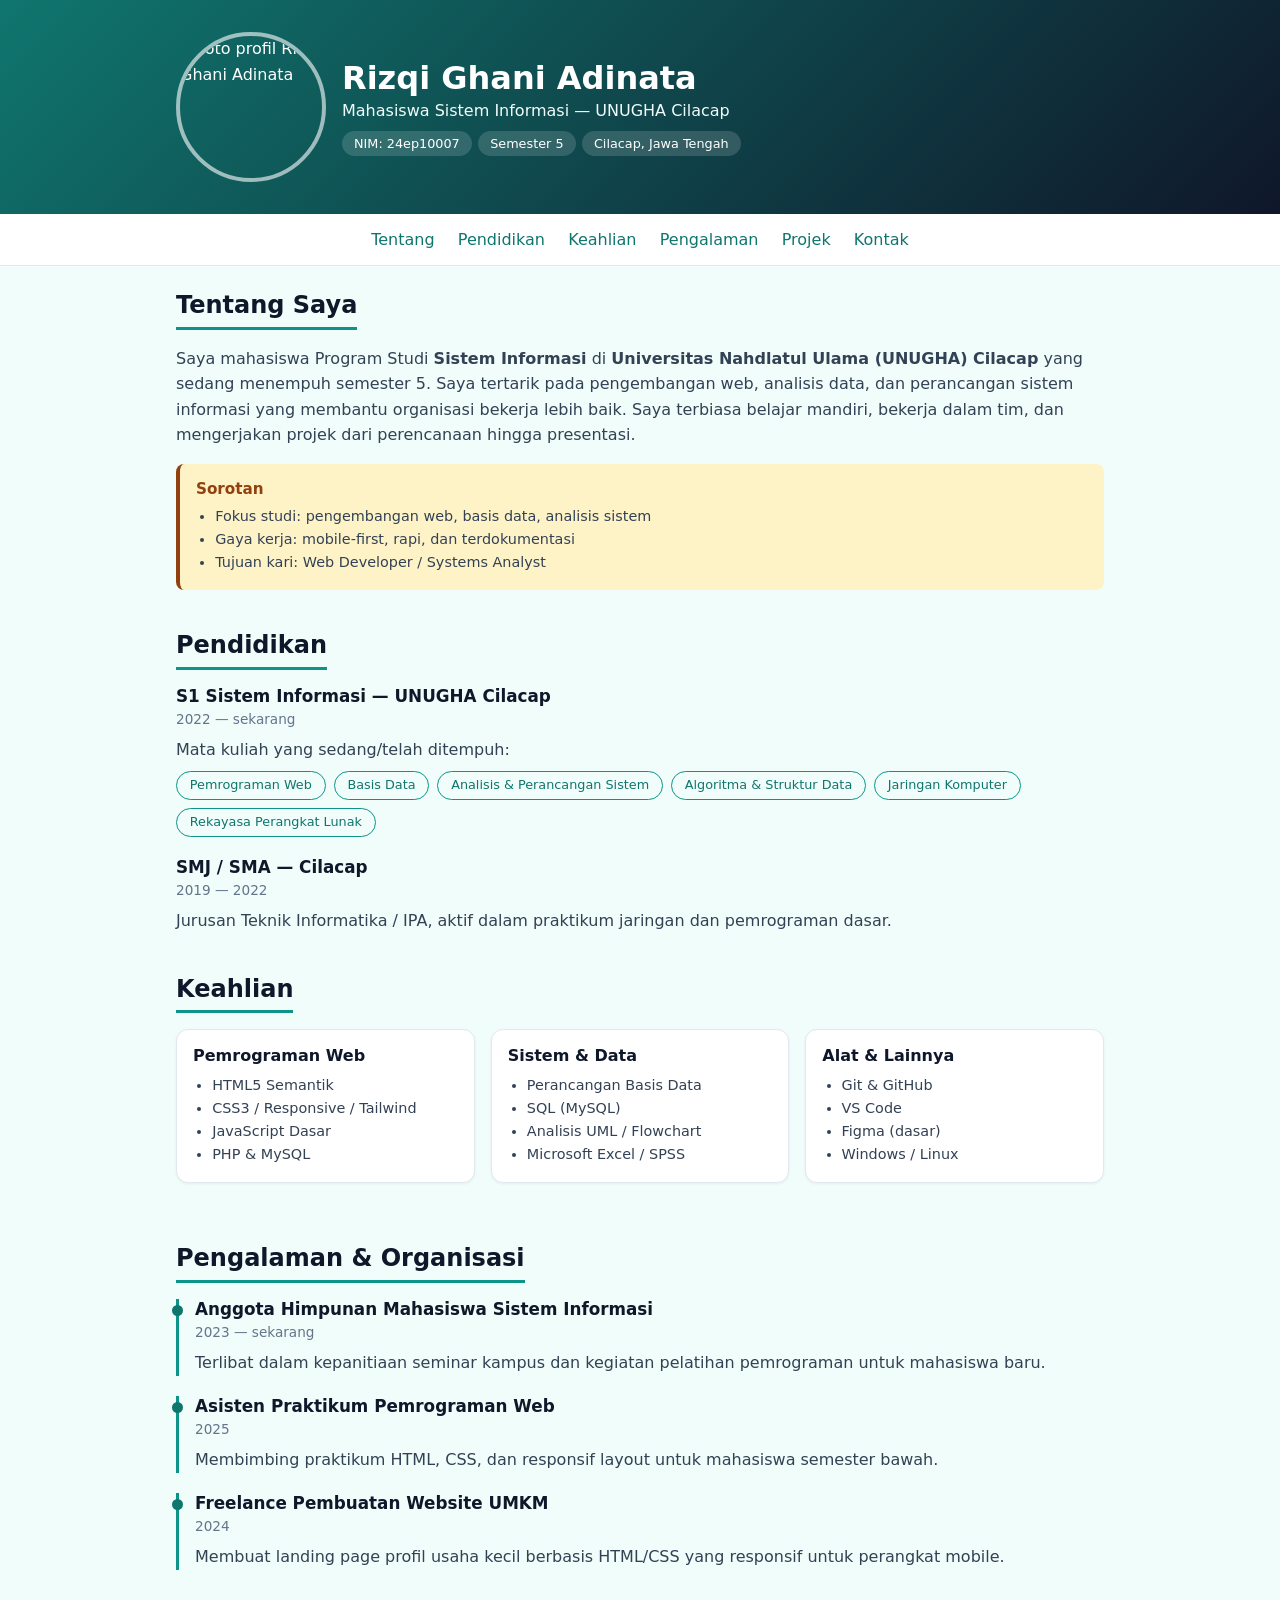
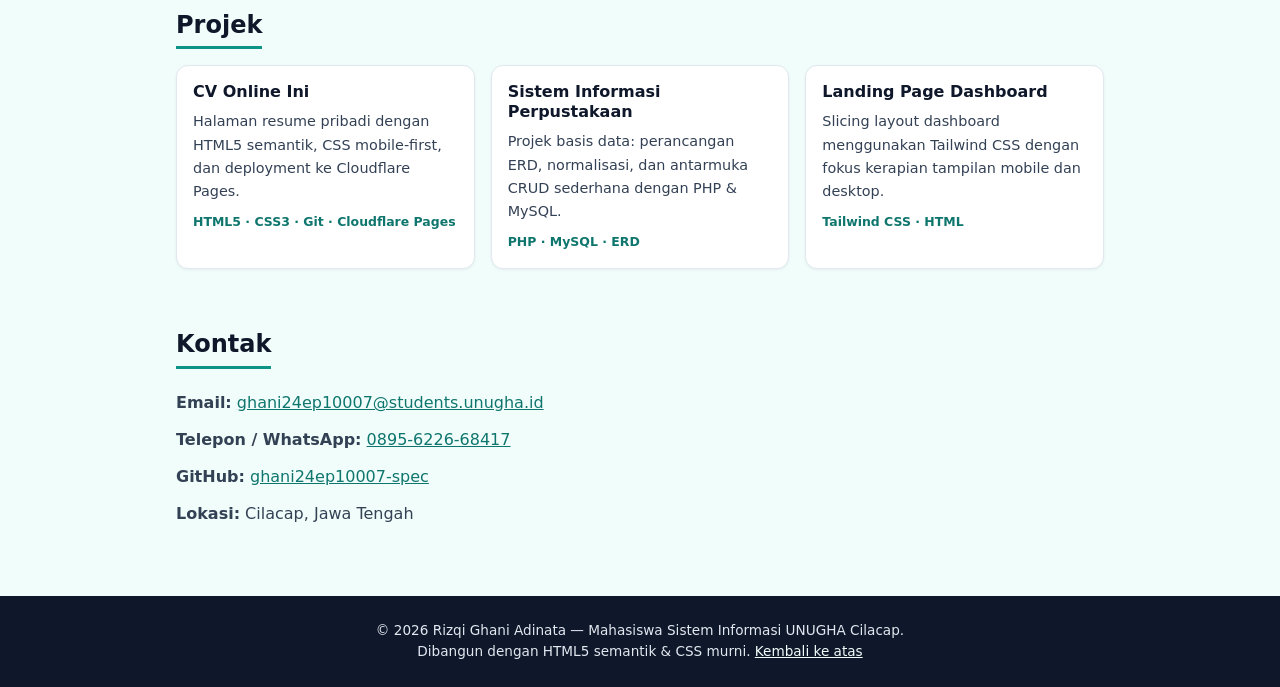
==== worker/assets/index.html @ e27a0862 "Perbarui data pribadi CV + Worker versi untuk Cloudflare Workers" ====
<!DOCTYPE html>
<html lang="id">
<head>
  <meta charset="UTF-8">
  <meta name="viewport" content="width=device-width, initial-scale=1.0">
  <meta name="description" content="CV Online — Rizqi Ghani Adinata, Mahasiswa Program Studi Sistem Informasi, Universitas Nahdlatul Ulama (UNUGHA) Cilacap.">
  <meta name="author" content="Rizqi Ghani Adinata">
  <meta property="og:title" content="CV Online — Rizqi Ghani Adinata | Mahasiswa SI UNUGHA Cilacap">
  <meta property="og:description" content="Resume / CV online pribadi mahasiswa Sistem Informasi UNUGHA Cilacap.">
  <meta property="og:type" content="profile">
  <title>CV Online — Rizqi Ghani Adinata | Mahasiswa SI UNUGHA Cilacap</title>
  <link rel="stylesheet" href="style.css">
</head>
<body>
  <a class="skip-link" href="#main">Lewati ke konten utama</a>

  <header class="site-header">
    <div class="container header-inner">
      <img
        class="avatar"
        src="https://ui-avatars.com/api/?name=Rizqi+Ghani+Adinata&background=0f766e&color=fff&size=256&bold=true"
        alt="Foto profil Rizqi Ghani Adinata"
        width="120" height="120">
      <div class="header-text">
        <h1>Rizqi Ghani Adinata</h1>
        <p class="tagline">Mahasiswa Sistem Informasi &mdash; UNUGHA Cilacap</p>
        <ul class="header-meta" aria-label="Identitas singkat">
          <li>NIM: 24ep10007</li>
          <li>Semester 5</li>
          <li>Cilacap, Jawa Tengah</li>
        </ul>
      </div>
    </div>
  </header>

  <nav class="site-nav" aria-label="Navigasi utama">
    <input type="checkbox" id="nav-toggle" class="nav-toggle" aria-hidden="true">
    <label for="nav-toggle" class="nav-toggle-label" aria-label="Buka atau tutup menu navigasi">
      <span class="hamburger" aria-hidden="true"></span>
      <span class="toggle-text">Menu</span>
    </label>
    <ul class="nav-list container">
      <li><a href="#tentang">Tentang</a></li>
      <li><a href="#pendidikan">Pendidikan</a></li>
      <li><a href="#keahlian">Keahlian</a></li>
      <li><a href="#pengalaman">Pengalaman</a></li>
      <li><a href="#projek">Projek</a></li>
      <li><a href="#kontak">Kontak</a></li>
    </ul>
  </nav>

  <main id="main" class="container">

    <section id="tentang" aria-labelledby="tentang-title">
      <h2 id="tentang-title">Tentang Saya</h2>
      <p>
        Saya mahasiswa Program Studi <strong>Sistem Informasi</strong> di
        <strong>Universitas Nahdlatul Ulama (UNUGHA) Cilacap</strong> yang sedang menempuh
        semester 5. Saya tertarik pada pengembangan web, analisis data, dan perancangan
        sistem informasi yang membantu organisasi bekerja lebih baik. Saya terbiasa belajar
        mandiri, bekerja dalam tim, dan mengerjakan projek dari perencanaan hingga presentasi.
      </p>
      <aside class="highlight-box" aria-label="Sorotan profil">
        <h3>Sorotan</h3>
        <ul>
          <li>Fokus studi: pengembangan web, basis data, analisis sistem</li>
          <li>Gaya kerja: mobile-first, rapi, dan terdokumentasi</li>
          <li>Tujuan kari: Web Developer / Systems Analyst</li>
        </ul>
      </aside>
    </section>

    <section id="pendidikan" aria-labelledby="pendidikan-title">
      <h2 id="pendidikan-title">Pendidikan</h2>
      <article>
        <h3>S1 Sistem Informasi — UNUGHA Cilacap</h3>
        <p class="period"><time datetime="2022">2022</time> — sekarang</p>
        <p>Mata kuliah yang sedang/telah ditempuh:</p>
        <ul class="chips" aria-label="Daftar mata kuliah">
          <li>Pemrograman Web</li>
          <li>Basis Data</li>
          <li>Analisis &amp; Perancangan Sistem</li>
          <li>Algoritma &amp; Struktur Data</li>
          <li>Jaringan Komputer</li>
          <li>Rekayasa Perangkat Lunak</li>
        </ul>
      </article>
      <article>
        <h3>SMJ / SMA — Cilacap</h3>
        <p class="period"><time datetime="2019">2019</time> — <time datetime="2022">2022</time></p>
        <p>Jurusan Teknik Informatika / IPA, aktif dalam praktikum jaringan dan pemrograman dasar.</p>
      </article>
    </section>

    <section id="keahlian" aria-labelledby="keahlian-title">
      <h2 id="keahlian-title">Keahlian</h2>
      <div class="skills-grid">
        <article class="skill-card">
          <h3>Pemrograman Web</h3>
          <ul>
            <li>HTML5 Semantik</li>
            <li>CSS3 / Responsive / Tailwind</li>
            <li>JavaScript Dasar</li>
            <li>PHP &amp; MySQL</li>
          </ul>
        </article>
        <article class="skill-card">
          <h3>Sistem &amp; Data</h3>
          <ul>
            <li>Perancangan Basis Data</li>
            <li>SQL (MySQL)</li>
            <li>Analisis UML / Flowchart</li>
            <li>Microsoft Excel / SPSS</li>
          </ul>
        </article>
        <article class="skill-card">
          <h3>Alat &amp; Lainnya</h3>
          <ul>
            <li>Git &amp; GitHub</li>
            <li>VS Code</li>
            <li>Figma (dasar)</li>
            <li>Windows / Linux</li>
          </ul>
        </article>
      </div>
    </section>

    <section id="pengalaman" aria-labelledby="pengalaman-title">
      <h2 id="pengalaman-title">Pengalaman &amp; Organisasi</h2>
      <article class="timeline-item">
        <h3>Anggota Himpunan Mahasiswa Sistem Informasi</h3>
        <p class="period"><time datetime="2023">2023</time> — sekarang</p>
        <p>Terlibat dalam kepanitiaan seminar kampus dan kegiatan pelatihan pemrograman untuk mahasiswa baru.</p>
      </article>
      <article class="timeline-item">
        <h3>Asisten Praktikum Pemrograman Web</h3>
        <p class="period"><time datetime="2025">2025</time></p>
        <p>Membimbing praktikum HTML, CSS, dan responsif layout untuk mahasiswa semester bawah.</p>
      </article>
      <article class="timeline-item">
        <h3>Freelance Pembuatan Website UMKM</h3>
        <p class="period"><time datetime="2024">2024</time></p>
        <p>Membuat landing page profil usaha kecil berbasis HTML/CSS yang responsif untuk perangkat mobile.</p>
      </article>
    </section>

    <section id="projek" aria-labelledby="projek-title">
      <h2 id="projek-title">Projek</h2>
      <div class="projects-grid">
        <article class="project-card">
          <h3>CV Online Ini</h3>
          <p>Halaman resume pribadi dengan HTML5 semantik, CSS mobile-first, dan deployment ke Cloudflare Pages.</p>
          <p class="tech" aria-label="Teknologi yang digunakan">HTML5 · CSS3 · Git · Cloudflare Pages</p>
        </article>
        <article class="project-card">
          <h3>Sistem Informasi Perpustakaan</h3>
          <p>Projek basis data: perancangan ERD, normalisasi, dan antarmuka CRUD sederhana dengan PHP &amp; MySQL.</p>
          <p class="tech" aria-label="Teknologi yang digunakan">PHP · MySQL · ERD</p>
        </article>
        <article class="project-card">
          <h3>Landing Page Dashboard</h3>
          <p>Slicing layout dashboard menggunakan Tailwind CSS dengan fokus kerapian tampilan mobile dan desktop.</p>
          <p class="tech" aria-label="Teknologi yang digunakan">Tailwind CSS · HTML</p>
        </article>
      </div>
    </section>

    <section id="kontak" aria-labelledby="kontak-title">
      <h2 id="kontak-title">Kontak</h2>
      <ul class="contact-list">
        <li><strong>Email:</strong> <a href="mailto:ghani24ep10007@students.unugha.id">ghani24ep10007@students.unugha.id</a></li>
        <li><strong>Telepon / WhatsApp:</strong> <a href="https://wa.me/62895622668417" rel="noopener" target="_blank">0895-6226-68417</a></li>
        <li><strong>GitHub:</strong> <a href="https://github.com/ghani24ep10007-spec" rel="noopener" target="_blank">ghani24ep10007-spec</a></li>
        <li><strong>Lokasi:</strong> Cilacap, Jawa Tengah</li>
      </ul>
    </section>

  </main>

  <footer class="site-footer">
    <div class="container">
      <p>&copy; <time datetime="2026">2026</time> Rizqi Ghani Adinata — Mahasiswa Sistem Informasi UNUGHA Cilacap.</p>
      <p>Dibangun dengan HTML5 semantik &amp; CSS murni. <a href="#main">Kembali ke atas</a></p>
    </div>
  </footer>
</body>
</html>
---- worker/assets/style.css ----
/* ============ RESET & BASE (mobile-first) ============ */
*, *::before, *::after { box-sizing: border-box; margin: 0; padding: 0; }

:root {
  --teal-700: #0f766e;
  --teal-600: #0d9488;
  --teal-50:  #f0fdfa;
  --slate-900: #0f172a;
  --slate-700: #334155;
  --slate-500: #64748b;
  --slate-200: #e2e8f0;
  --white: #ffffff;
  --amber-100: #fef3c7;
  --amber-800: #92400e;
}

html { scroll-behavior: smooth; }

body {
  font-family: system-ui, -apple-system, "Segoe UI", Roboto, sans-serif;
  line-height: 1.6;
  color: var(--slate-700);
  background: var(--teal-50);
}

img { max-width: 100%; height: auto; display: block; }

h1, h2, h3 { color: var(--slate-900); line-height: 1.25; }

.container { width: 100%; padding-inline: 1rem; margin-inline: auto; }

a { color: var(--teal-700); }
a:hover, a:focus-visible { color: var(--teal-600); }

/* Skip link untuk aksesibilitas keyboard */
.skip-link {
  position: absolute;
  left: -999px;
  top: 0;
  background: var(--slate-900);
  color: var(--white);
  padding: .5rem 1rem;
  z-index: 100;
}
.skip-link:focus { left: .5rem; top: .5rem; }

/* ============ HEADER ============ */
.site-header {
  background: linear-gradient(135deg, var(--teal-700), var(--slate-900));
  color: var(--white);
  padding-block: 2rem;
}
.header-inner {
  display: flex;
  flex-direction: column;
  align-items: center;
  text-align: center;
  gap: 1rem;
}
.avatar {
  border-radius: 50%;
  border: 4px solid rgba(255, 255, 255, .6);
}
.site-header h1 { color: var(--white); font-size: 1.6rem; }
.tagline { color: var(--teal-50); font-size: 1rem; }
.header-meta {
  list-style: none;
  display: flex;
  flex-wrap: wrap;
  justify-content: center;
  gap: .4rem;
  margin-top: .5rem;
}
.header-meta li {
  background: rgba(255, 255, 255, .15);
  border-radius: 999px;
  padding: .15rem .75rem;
  font-size: .8rem;
}

/* ============ NAV ============ */
.site-nav {
  background: var(--white);
  border-bottom: 1px solid var(--slate-200);
  position: sticky;
  top: 0;
  z-index: 50;
}
.nav-toggle { position: absolute; opacity: 0; pointer-events: none; }
.nav-toggle-label {
  display: flex;
  align-items: center;
  gap: .5rem;
  padding: .75rem 1rem;
  cursor: pointer;
  font-weight: 600;
  color: var(--teal-700);
  user-select: none;
}
.hamburger,
.hamburger::before,
.hamburger::after {
  content: "";
  display: block;
  width: 22px;
  height: 2px;
  background: var(--teal-700);
  position: relative;
  transition: transform .25s ease, opacity .25s ease;
}
.hamburger::before { position: absolute; top: -7px; }
.hamburger::after  { position: absolute; top:  7px; }

.nav-list {
  list-style: none;
  display: none;
  flex-direction: column;
  padding-inline: 1rem;
}
.nav-list a {
  display: block;
  padding: .7rem .25rem;
  text-decoration: none;
  font-weight: 500;
  border-top: 1px solid var(--slate-200);
}
.nav-toggle:checked ~ .nav-list { display: flex; }
.nav-toggle:checked ~ .nav-toggle-label .hamburger { background: transparent; }
.nav-toggle:checked ~ .nav-toggle-label .hamburger::before { transform: translateY(7px) rotate(45deg); }
.nav-toggle:checked ~ .nav-toggle-label .hamburger::after  { transform: translateY(-7px) rotate(-45deg); }
.nav-toggle:focus-visible ~ .nav-toggle-label { outline: 2px solid var(--teal-600); outline-offset: 2px; }

/* ============ MAIN / SECTIONS ============ */
main { padding-block: 1.5rem; }

section { margin-bottom: 2.5rem; }
section h2 {
  font-size: 1.3rem;
  margin-bottom: 1rem;
  padding-bottom: .4rem;
  border-bottom: 3px solid var(--teal-600);
  display: inline-block;
}
section article { margin-bottom: 1.25rem; }
section article h3 { font-size: 1.05rem; }
.period { color: var(--slate-500); font-size: .85rem; margin-block: .15rem .4rem; }

.highlight-box {
  background: var(--amber-100);
  border-left: 4px solid var(--amber-800);
  border-radius: .5rem;
  padding: 1rem;
  margin-top: 1rem;
}
.highlight-box h3 { font-size: .95rem; color: var(--amber-800); margin-bottom: .4rem; }
.highlight-box ul { padding-left: 1.2rem; font-size: .9rem; }

.chips {
  list-style: none;
  display: flex;
  flex-wrap: wrap;
  gap: .5rem;
  margin-top: .5rem;
}
.chips li {
  background: var(--teal-50);
  border: 1px solid var(--teal-600);
  color: var(--teal-700);
  border-radius: 999px;
  padding: .2rem .8rem;
  font-size: .8rem;
}

/* ---- Keahlian ---- */
.skills-grid { display: grid; gap: 1rem; }
.skill-card, .project-card {
  background: var(--white);
  border: 1px solid var(--slate-200);
  border-radius: .75rem;
  padding: 1rem;
  box-shadow: 0 1px 3px rgba(15, 23, 42, .06);
}
.skill-card h3, .project-card h3 { font-size: 1rem; margin-bottom: .5rem; }
.skill-card ul { padding-left: 1.2rem; font-size: .9rem; }

/* ---- Pengalaman (timeline) ---- */
.timeline-item {
  border-left: 3px solid var(--teal-600);
  padding-left: 1rem;
  position: relative;
}
.timeline-item::before {
  content: "";
  position: absolute;
  left: -7px;
  top: .4rem;
  width: 11px;
  height: 11px;
  border-radius: 50%;
  background: var(--teal-700);
}

/* ---- Projek ---- */
.projects-grid { display: grid; gap: 1rem; }
.project-card p { font-size: .9rem; }
.tech {
  margin-top: .6rem;
  font-size: .78rem !important;
  font-weight: 600;
  color: var(--teal-700);
}

/* ---- Kontak ---- */
.contact-list { list-style: none; }
.contact-list li { padding-block: .35rem; }

/* ============ FOOTER ============ */
.site-footer {
  background: var(--slate-900);
  color: var(--slate-200);
  text-align: center;
  padding-block: 1.5rem;
  font-size: .85rem;
}
.site-footer a { color: var(--teal-50); }

/* ============ TABLET (>= 640px) ============ */
@media (min-width: 640px) {
  .container { max-width: 640px; }
  .site-header h1 { font-size: 2rem; }
  .header-inner { text-align: left; flex-direction: row; }
  .header-meta { justify-content: flex-start; }
  .skills-grid, .projects-grid { grid-template-columns: repeat(2, 1fr); }

  .nav-toggle-label { display: none; }
  .nav-list {
    display: flex !important;
    flex-direction: row;
    justify-content: center;
    flex-wrap: wrap;
    gap: 1.25rem;
  }
  .nav-list a { border-top: none; padding: .8rem .1rem; }
}

/* ============ DESKTOP (>= 1024px) ============ */
@media (min-width: 1024px) {
  .container { max-width: 960px; }
  section h2 { font-size: 1.5rem; }
  .skills-grid { grid-template-columns: repeat(3, 1fr); }
  .projects-grid { grid-template-columns: repeat(3, 1fr); }
  .avatar { width: 150px; height: 150px; }
}
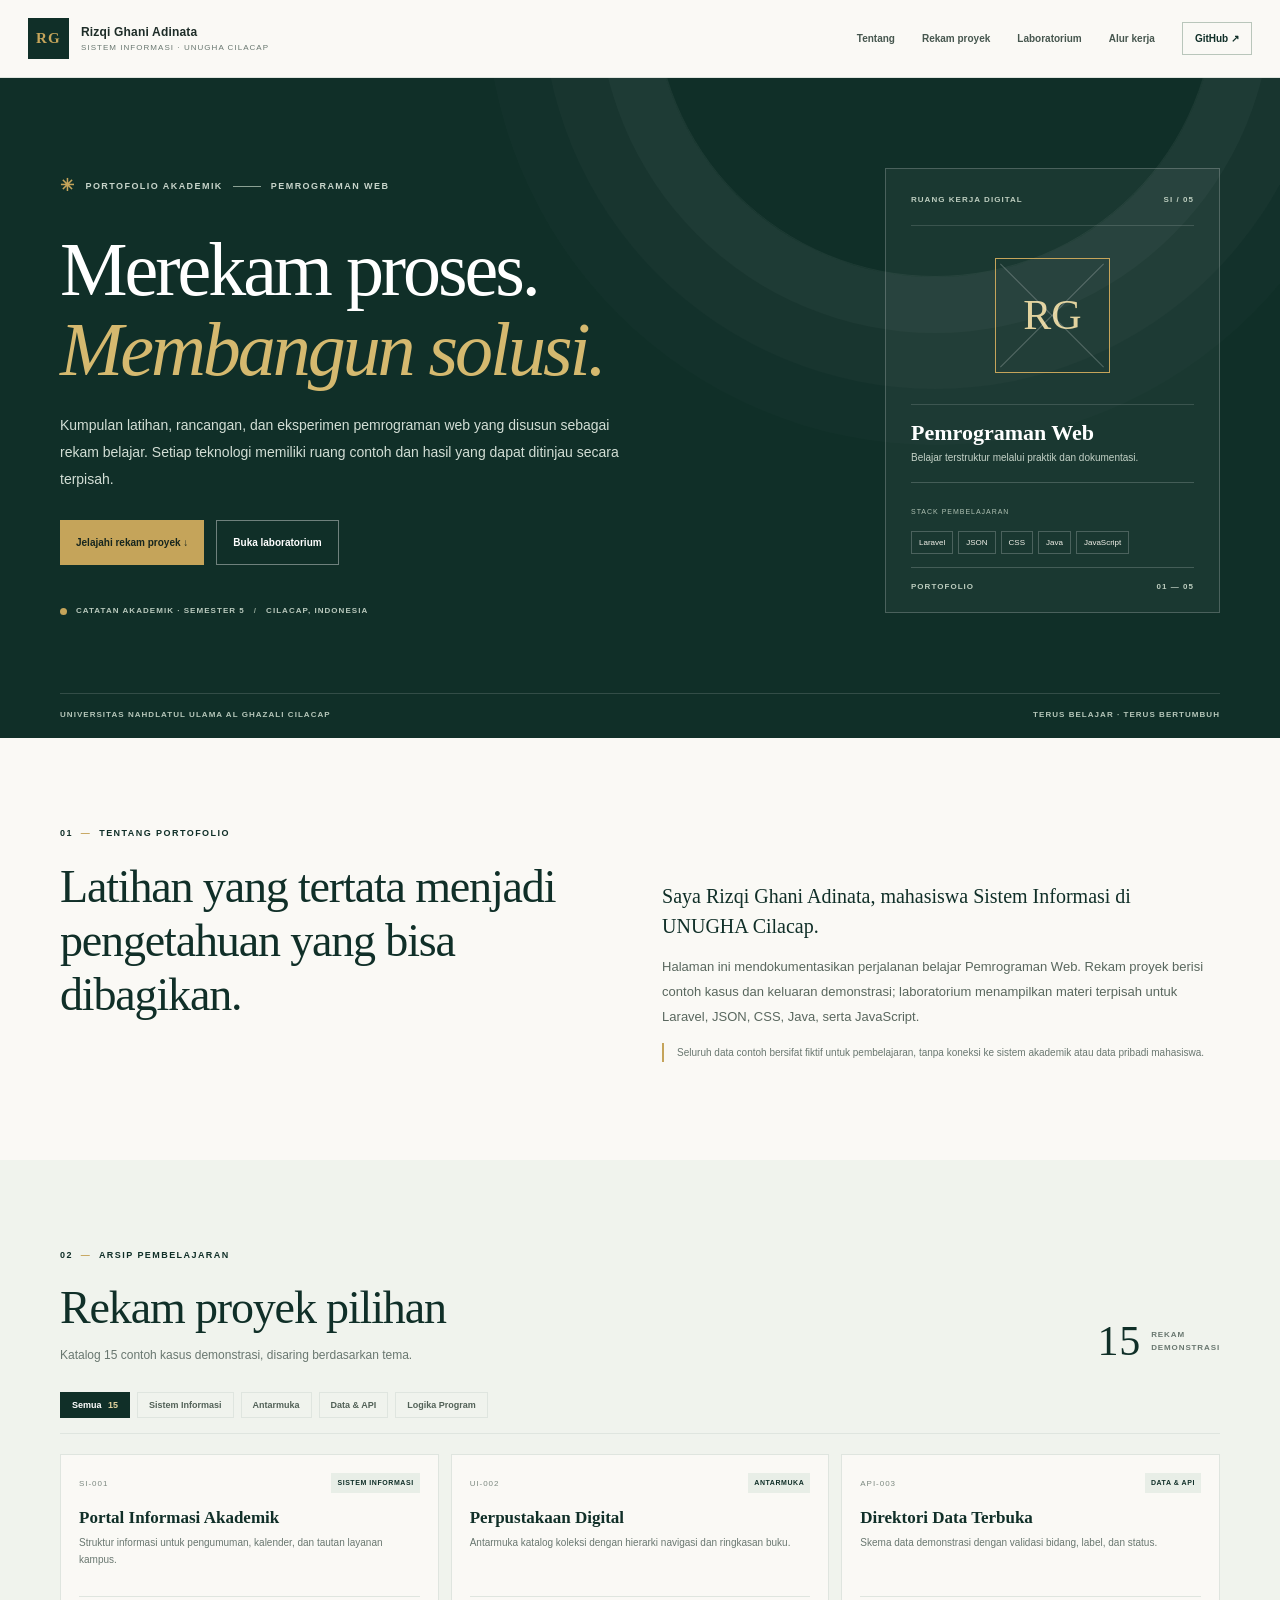
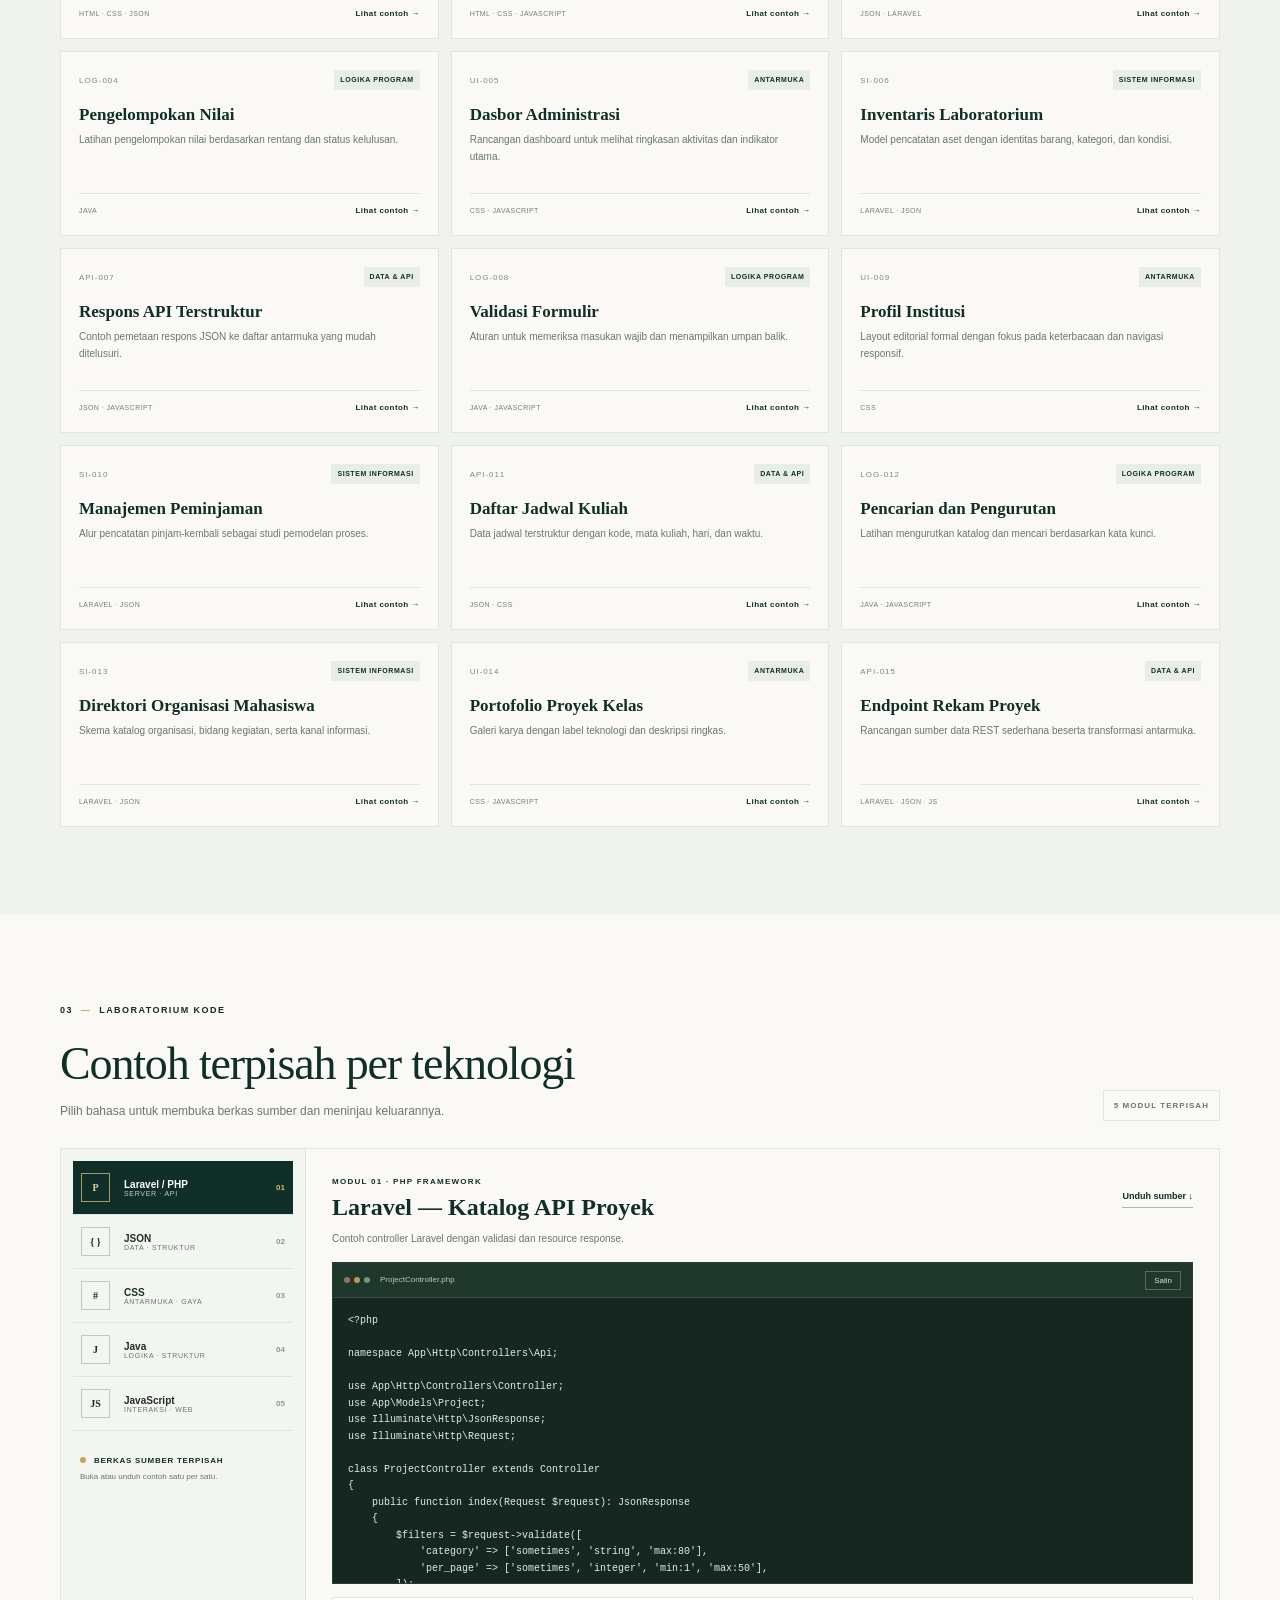
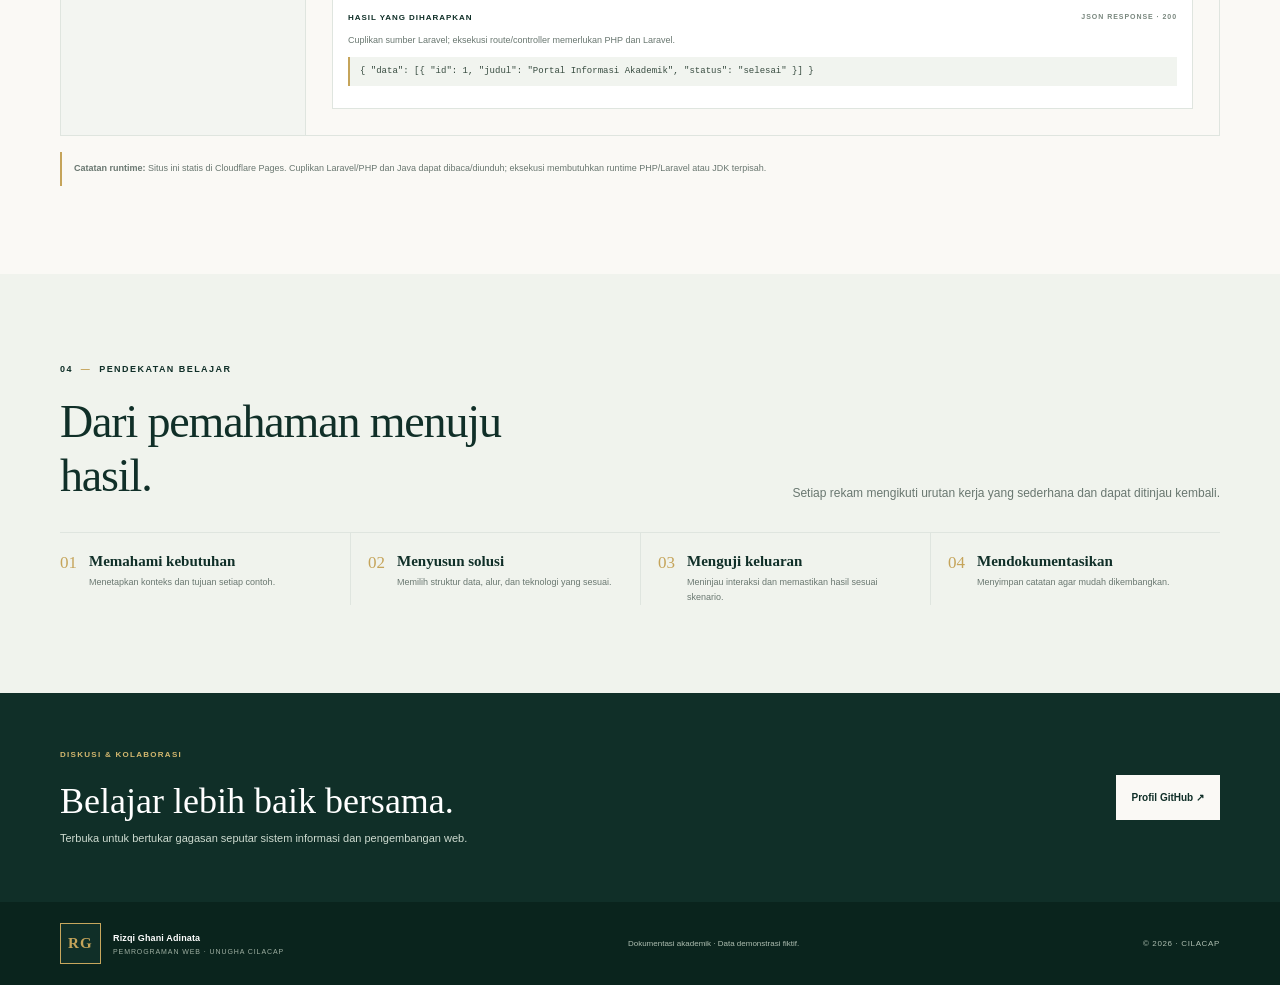
==== commit 0422395f: "Build formal programming language portfolio" ====
--- a/worker/assets/index.html
+++ b/worker/assets/index.html
@@ -1,187 +1,54 @@
-<!DOCTYPE html>
+<!doctype html>
 <html lang="id">
 <head>
-  <meta charset="UTF-8">
-  <meta name="viewport" content="width=device-width, initial-scale=1.0">
-  <meta name="description" content="CV Online — Rizqi Ghani Adinata, Mahasiswa Program Studi Sistem Informasi, Universitas Nahdlatul Ulama (UNUGHA) Cilacap.">
-  <meta name="author" content="Rizqi Ghani Adinata">
-  <meta property="og:title" content="CV Online — Rizqi Ghani Adinata | Mahasiswa SI UNUGHA Cilacap">
-  <meta property="og:description" content="Resume / CV online pribadi mahasiswa Sistem Informasi UNUGHA Cilacap.">
-  <meta property="og:type" content="profile">
-  <title>CV Online — Rizqi Ghani Adinata | Mahasiswa SI UNUGHA Cilacap</title>
-  <link rel="stylesheet" href="style.css">
+<meta charset="utf-8"><meta name="viewport" content="width=device-width,initial-scale=1"><meta name="theme-color" content="#102f28">
+<meta name="description" content="Portofolio akademik Rizqi Ghani Adinata: rekam proyek Pemrograman Web dengan Laravel, JSON, CSS, Java, dan JavaScript.">
+<meta property="og:title" content="Rizqi Ghani Adinata | Portofolio Pemrograman Web"><meta property="og:description" content="Rekam proyek akademik dengan contoh kode dan pratinjau terpisah menurut teknologi.">
+<link rel="icon" href="./favicon.svg" type="image/svg+xml"><link rel="stylesheet" href="./style.css"><script src="./app.js" defer></script>
+<title>Portofolio Pemrograman Web | Rizqi Ghani Adinata</title>
 </head>
 <body>
-  <a class="skip-link" href="#main">Lewati ke konten utama</a>
-
-  <header class="site-header">
-    <div class="container header-inner">
-      <img
-        class="avatar"
-        src="https://ui-avatars.com/api/?name=Rizqi+Ghani+Adinata&background=0f766e&color=fff&size=256&bold=true"
-        alt="Foto profil Rizqi Ghani Adinata"
-        width="120" height="120">
-      <div class="header-text">
-        <h1>Rizqi Ghani Adinata</h1>
-        <p class="tagline">Mahasiswa Sistem Informasi &mdash; UNUGHA Cilacap</p>
-        <ul class="header-meta" aria-label="Identitas singkat">
-          <li>NIM: 24ep10007</li>
-          <li>Semester 5</li>
-          <li>Cilacap, Jawa Tengah</li>
-        </ul>
-      </div>
-    </div>
-  </header>
-
-  <nav class="site-nav" aria-label="Navigasi utama">
-    <input type="checkbox" id="nav-toggle" class="nav-toggle" aria-hidden="true">
-    <label for="nav-toggle" class="nav-toggle-label" aria-label="Buka atau tutup menu navigasi">
-      <span class="hamburger" aria-hidden="true"></span>
-      <span class="toggle-text">Menu</span>
-    </label>
-    <ul class="nav-list container">
-      <li><a href="#tentang">Tentang</a></li>
-      <li><a href="#pendidikan">Pendidikan</a></li>
-      <li><a href="#keahlian">Keahlian</a></li>
-      <li><a href="#pengalaman">Pengalaman</a></li>
-      <li><a href="#projek">Projek</a></li>
-      <li><a href="#kontak">Kontak</a></li>
-    </ul>
-  </nav>
-
-  <main id="main" class="container">
-
-    <section id="tentang" aria-labelledby="tentang-title">
-      <h2 id="tentang-title">Tentang Saya</h2>
-      <p>
-        Saya mahasiswa Program Studi <strong>Sistem Informasi</strong> di
-        <strong>Universitas Nahdlatul Ulama (UNUGHA) Cilacap</strong> yang sedang menempuh
-        semester 5. Saya tertarik pada pengembangan web, analisis data, dan perancangan
-        sistem informasi yang membantu organisasi bekerja lebih baik. Saya terbiasa belajar
-        mandiri, bekerja dalam tim, dan mengerjakan projek dari perencanaan hingga presentasi.
-      </p>
-      <aside class="highlight-box" aria-label="Sorotan profil">
-        <h3>Sorotan</h3>
-        <ul>
-          <li>Fokus studi: pengembangan web, basis data, analisis sistem</li>
-          <li>Gaya kerja: mobile-first, rapi, dan terdokumentasi</li>
-          <li>Tujuan kari: Web Developer / Systems Analyst</li>
-        </ul>
-      </aside>
-    </section>
-
-    <section id="pendidikan" aria-labelledby="pendidikan-title">
-      <h2 id="pendidikan-title">Pendidikan</h2>
-      <article>
-        <h3>S1 Sistem Informasi — UNUGHA Cilacap</h3>
-        <p class="period"><time datetime="2022">2022</time> — sekarang</p>
-        <p>Mata kuliah yang sedang/telah ditempuh:</p>
-        <ul class="chips" aria-label="Daftar mata kuliah">
-          <li>Pemrograman Web</li>
-          <li>Basis Data</li>
-          <li>Analisis &amp; Perancangan Sistem</li>
-          <li>Algoritma &amp; Struktur Data</li>
-          <li>Jaringan Komputer</li>
-          <li>Rekayasa Perangkat Lunak</li>
-        </ul>
-      </article>
-      <article>
-        <h3>SMJ / SMA — Cilacap</h3>
-        <p class="period"><time datetime="2019">2019</time> — <time datetime="2022">2022</time></p>
-        <p>Jurusan Teknik Informatika / IPA, aktif dalam praktikum jaringan dan pemrograman dasar.</p>
-      </article>
-    </section>
-
-    <section id="keahlian" aria-labelledby="keahlian-title">
-      <h2 id="keahlian-title">Keahlian</h2>
-      <div class="skills-grid">
-        <article class="skill-card">
-          <h3>Pemrograman Web</h3>
-          <ul>
-            <li>HTML5 Semantik</li>
-            <li>CSS3 / Responsive / Tailwind</li>
-            <li>JavaScript Dasar</li>
-            <li>PHP &amp; MySQL</li>
-          </ul>
-        </article>
-        <article class="skill-card">
-          <h3>Sistem &amp; Data</h3>
-          <ul>
-            <li>Perancangan Basis Data</li>
-            <li>SQL (MySQL)</li>
-            <li>Analisis UML / Flowchart</li>
-            <li>Microsoft Excel / SPSS</li>
-          </ul>
-        </article>
-        <article class="skill-card">
-          <h3>Alat &amp; Lainnya</h3>
-          <ul>
-            <li>Git &amp; GitHub</li>
-            <li>VS Code</li>
-            <li>Figma (dasar)</li>
-            <li>Windows / Linux</li>
-          </ul>
-        </article>
-      </div>
-    </section>
-
-    <section id="pengalaman" aria-labelledby="pengalaman-title">
-      <h2 id="pengalaman-title">Pengalaman &amp; Organisasi</h2>
-      <article class="timeline-item">
-        <h3>Anggota Himpunan Mahasiswa Sistem Informasi</h3>
-        <p class="period"><time datetime="2023">2023</time> — sekarang</p>
-        <p>Terlibat dalam kepanitiaan seminar kampus dan kegiatan pelatihan pemrograman untuk mahasiswa baru.</p>
-      </article>
-      <article class="timeline-item">
-        <h3>Asisten Praktikum Pemrograman Web</h3>
-        <p class="period"><time datetime="2025">2025</time></p>
-        <p>Membimbing praktikum HTML, CSS, dan responsif layout untuk mahasiswa semester bawah.</p>
-      </article>
-      <article class="timeline-item">
-        <h3>Freelance Pembuatan Website UMKM</h3>
-        <p class="period"><time datetime="2024">2024</time></p>
-        <p>Membuat landing page profil usaha kecil berbasis HTML/CSS yang responsif untuk perangkat mobile.</p>
-      </article>
-    </section>
-
-    <section id="projek" aria-labelledby="projek-title">
-      <h2 id="projek-title">Projek</h2>
-      <div class="projects-grid">
-        <article class="project-card">
-          <h3>CV Online Ini</h3>
-          <p>Halaman resume pribadi dengan HTML5 semantik, CSS mobile-first, dan deployment ke Cloudflare Pages.</p>
-          <p class="tech" aria-label="Teknologi yang digunakan">HTML5 · CSS3 · Git · Cloudflare Pages</p>
-        </article>
-        <article class="project-card">
-          <h3>Sistem Informasi Perpustakaan</h3>
-          <p>Projek basis data: perancangan ERD, normalisasi, dan antarmuka CRUD sederhana dengan PHP &amp; MySQL.</p>
-          <p class="tech" aria-label="Teknologi yang digunakan">PHP · MySQL · ERD</p>
-        </article>
-        <article class="project-card">
-          <h3>Landing Page Dashboard</h3>
-          <p>Slicing layout dashboard menggunakan Tailwind CSS dengan fokus kerapian tampilan mobile dan desktop.</p>
-          <p class="tech" aria-label="Teknologi yang digunakan">Tailwind CSS · HTML</p>
-        </article>
-      </div>
-    </section>
-
-    <section id="kontak" aria-labelledby="kontak-title">
-      <h2 id="kontak-title">Kontak</h2>
-      <ul class="contact-list">
-        <li><strong>Email:</strong> <a href="mailto:ghani24ep10007@students.unugha.id">ghani24ep10007@students.unugha.id</a></li>
-        <li><strong>Telepon / WhatsApp:</strong> <a href="https://wa.me/62895622668417" rel="noopener" target="_blank">0895-6226-68417</a></li>
-        <li><strong>GitHub:</strong> <a href="https://github.com/ghani24ep10007-spec" rel="noopener" target="_blank">ghani24ep10007-spec</a></li>
-        <li><strong>Lokasi:</strong> Cilacap, Jawa Tengah</li>
-      </ul>
-    </section>
-
-  </main>
-
-  <footer class="site-footer">
-    <div class="container">
-      <p>&copy; <time datetime="2026">2026</time> Rizqi Ghani Adinata — Mahasiswa Sistem Informasi UNUGHA Cilacap.</p>
-      <p>Dibangun dengan HTML5 semantik &amp; CSS murni. <a href="#main">Kembali ke atas</a></p>
-    </div>
-  </footer>
-</body>
-</html>
+<a class="skip-link" href="#main">Lewati ke konten utama</a>
+<header class="topbar"><a class="brand" href="#home" aria-label="Beranda"><span class="brand-mark">RG</span><span class="brand-copy"><strong>Rizqi Ghani Adinata</strong><small>SISTEM INFORMASI · UNUGHA CILACAP</small></span></a><nav class="main-nav" aria-label="Navigasi utama"><a href="#tentang">Tentang</a><a href="#rekam">Rekam proyek</a><a href="#laboratorium">Laboratorium</a><a href="#alur">Alur kerja</a><a class="nav-contact" href="https://github.com/ghani24ep10007-spec" target="_blank" rel="noreferrer">GitHub ↗</a></nav></header>
+<main id="main">
+<section class="hero" id="home"><div class="hero-grid wrap"><div class="hero-content"><p class="kicker"><span class="kicker-mark">✳</span> PORTOFOLIO AKADEMIK <i></i> PEMROGRAMAN WEB</p><h1>Merekam proses.<br><em>Membangun solusi.</em></h1><p class="hero-lead">Kumpulan latihan, rancangan, dan eksperimen pemrograman web yang disusun sebagai rekam belajar. Setiap teknologi memiliki ruang contoh dan hasil yang dapat ditinjau secara terpisah.</p><div class="hero-actions"><a class="button button-gold" href="#rekam">Jelajahi rekam proyek ↓</a><a class="button button-outline" href="#laboratorium">Buka laboratorium</a></div><div class="hero-footnote"><span class="status-dot"></span> CATATAN AKADEMIK · SEMESTER 5 <i>/</i> CILACAP, INDONESIA</div></div>
+<aside class="hero-panel" aria-label="Ringkasan teknologi"><div class="panel-head"><span>RUANG KERJA DIGITAL</span><span>SI / 05</span></div><div class="panel-monogram"><span>RG</span><i></i><b></b></div><p class="panel-title">Pemrograman Web</p><p class="panel-subtitle">Belajar terstruktur melalui praktik dan dokumentasi.</p><div class="panel-rule"></div><div class="panel-list"><span>STACK PEMBELAJARAN</span><div><b>Laravel</b><b>JSON</b><b>CSS</b><b>Java</b><b>JavaScript</b></div></div><div class="panel-index"><span>PORTOFOLIO</span><span>01 — 05</span></div></aside></div><div class="hero-bottom wrap"><span>UNIVERSITAS NAHDLATUL ULAMA AL GHAZALI CILACAP</span><span>TERUS BELAJAR · TERUS BERTUMBUH</span></div></section>
+<section class="section intro-section" id="tentang"><div class="wrap intro-grid"><div><p class="eyebrow">01 <i>—</i> TENTANG PORTOFOLIO</p><h2>Latihan yang tertata menjadi pengetahuan yang bisa dibagikan.</h2></div><div class="intro-copy"><p class="lead">Saya Rizqi Ghani Adinata, mahasiswa Sistem Informasi di UNUGHA Cilacap.</p><p>Halaman ini mendokumentasikan perjalanan belajar Pemrograman Web. Rekam proyek berisi contoh kasus dan keluaran demonstrasi; laboratorium menampilkan materi terpisah untuk Laravel, JSON, CSS, Java, serta JavaScript.</p><p class="subtle-note">Seluruh data contoh bersifat fiktif untuk pembelajaran, tanpa koneksi ke sistem akademik atau data pribadi mahasiswa.</p></div></div></section>
+<section class="section records-section" id="rekam"><div class="wrap"><div class="section-heading"><div><p class="eyebrow">02 <i>—</i> ARSIP PEMBELAJARAN</p><h2>Rekam proyek pilihan</h2><p class="section-desc">Katalog 15 contoh kasus demonstrasi, disaring berdasarkan tema.</p></div><div class="record-count"><strong id="record-count">15</strong><span>REKAM<br>DEMONSTRASI</span></div></div>
+<div class="filter-bar" role="group" aria-label="Filter rekam proyek"><button class="filter-chip active" type="button" data-filter="Semua" aria-pressed="true">Semua <span>15</span></button><button class="filter-chip" type="button" data-filter="Sistem Informasi" aria-pressed="false">Sistem Informasi</button><button class="filter-chip" type="button" data-filter="Antarmuka" aria-pressed="false">Antarmuka</button><button class="filter-chip" type="button" data-filter="Data & API" aria-pressed="false">Data &amp; API</button><button class="filter-chip" type="button" data-filter="Logika Program" aria-pressed="false">Logika Program</button></div>
+<div class="record-grid" id="record-grid" aria-live="polite">
+<article class="record-card" data-category="Sistem Informasi"><div class="record-top"><span>SI-001</span><span class="record-badge">SISTEM INFORMASI</span></div><h3>Portal Informasi Akademik</h3><p>Struktur informasi untuk pengumuman, kalender, dan tautan layanan kampus.</p><div class="record-foot"><span>HTML · CSS · JSON</span><a href="#pane-json" data-open-tab="json">Lihat contoh →</a></div></article>
+<article class="record-card" data-category="Antarmuka"><div class="record-top"><span>UI-002</span><span class="record-badge">ANTARMUKA</span></div><h3>Perpustakaan Digital</h3><p>Antarmuka katalog koleksi dengan hierarki navigasi dan ringkasan buku.</p><div class="record-foot"><span>HTML · CSS · JAVASCRIPT</span><a href="#pane-css" data-open-tab="css">Lihat contoh →</a></div></article>
+<article class="record-card" data-category="Data & API"><div class="record-top"><span>API-003</span><span class="record-badge">DATA &amp; API</span></div><h3>Direktori Data Terbuka</h3><p>Skema data demonstrasi dengan validasi bidang, label, dan status.</p><div class="record-foot"><span>JSON · LARAVEL</span><a href="#pane-laravel" data-open-tab="laravel">Lihat contoh →</a></div></article>
+<article class="record-card" data-category="Logika Program"><div class="record-top"><span>LOG-004</span><span class="record-badge">LOGIKA PROGRAM</span></div><h3>Pengelompokan Nilai</h3><p>Latihan pengelompokan nilai berdasarkan rentang dan status kelulusan.</p><div class="record-foot"><span>JAVA</span><a href="#pane-java" data-open-tab="java">Lihat contoh →</a></div></article>
+<article class="record-card" data-category="Antarmuka"><div class="record-top"><span>UI-005</span><span class="record-badge">ANTARMUKA</span></div><h3>Dasbor Administrasi</h3><p>Rancangan dashboard untuk melihat ringkasan aktivitas dan indikator utama.</p><div class="record-foot"><span>CSS · JAVASCRIPT</span><a href="#pane-javascript" data-open-tab="javascript">Lihat contoh →</a></div></article>
+<article class="record-card" data-category="Sistem Informasi"><div class="record-top"><span>SI-006</span><span class="record-badge">SISTEM INFORMASI</span></div><h3>Inventaris Laboratorium</h3><p>Model pencatatan aset dengan identitas barang, kategori, dan kondisi.</p><div class="record-foot"><span>LARAVEL · JSON</span><a href="#pane-laravel" data-open-tab="laravel">Lihat contoh →</a></div></article>
+<article class="record-card" data-category="Data & API"><div class="record-top"><span>API-007</span><span class="record-badge">DATA &amp; API</span></div><h3>Respons API Terstruktur</h3><p>Contoh pemetaan respons JSON ke daftar antarmuka yang mudah ditelusuri.</p><div class="record-foot"><span>JSON · JAVASCRIPT</span><a href="#pane-json" data-open-tab="json">Lihat contoh →</a></div></article>
+<article class="record-card" data-category="Logika Program"><div class="record-top"><span>LOG-008</span><span class="record-badge">LOGIKA PROGRAM</span></div><h3>Validasi Formulir</h3><p>Aturan untuk memeriksa masukan wajib dan menampilkan umpan balik.</p><div class="record-foot"><span>JAVA · JAVASCRIPT</span><a href="#pane-javascript" data-open-tab="javascript">Lihat contoh →</a></div></article>
+<article class="record-card" data-category="Antarmuka"><div class="record-top"><span>UI-009</span><span class="record-badge">ANTARMUKA</span></div><h3>Profil Institusi</h3><p>Layout editorial formal dengan fokus pada keterbacaan dan navigasi responsif.</p><div class="record-foot"><span>CSS</span><a href="#pane-css" data-open-tab="css">Lihat contoh →</a></div></article>
+<article class="record-card" data-category="Sistem Informasi"><div class="record-top"><span>SI-010</span><span class="record-badge">SISTEM INFORMASI</span></div><h3>Manajemen Peminjaman</h3><p>Alur pencatatan pinjam-kembali sebagai studi pemodelan proses.</p><div class="record-foot"><span>LARAVEL · JSON</span><a href="#pane-laravel" data-open-tab="laravel">Lihat contoh →</a></div></article>
+<article class="record-card" data-category="Data & API"><div class="record-top"><span>API-011</span><span class="record-badge">DATA &amp; API</span></div><h3>Daftar Jadwal Kuliah</h3><p>Data jadwal terstruktur dengan kode, mata kuliah, hari, dan waktu.</p><div class="record-foot"><span>JSON · CSS</span><a href="#pane-json" data-open-tab="json">Lihat contoh →</a></div></article>
+<article class="record-card" data-category="Logika Program"><div class="record-top"><span>LOG-012</span><span class="record-badge">LOGIKA PROGRAM</span></div><h3>Pencarian dan Pengurutan</h3><p>Latihan mengurutkan katalog dan mencari berdasarkan kata kunci.</p><div class="record-foot"><span>JAVA · JAVASCRIPT</span><a href="#pane-java" data-open-tab="java">Lihat contoh →</a></div></article>
+<article class="record-card" data-category="Sistem Informasi"><div class="record-top"><span>SI-013</span><span class="record-badge">SISTEM INFORMASI</span></div><h3>Direktori Organisasi Mahasiswa</h3><p>Skema katalog organisasi, bidang kegiatan, serta kanal informasi.</p><div class="record-foot"><span>LARAVEL · JSON</span><a href="#pane-laravel" data-open-tab="laravel">Lihat contoh →</a></div></article>
+<article class="record-card" data-category="Antarmuka"><div class="record-top"><span>UI-014</span><span class="record-badge">ANTARMUKA</span></div><h3>Portofolio Proyek Kelas</h3><p>Galeri karya dengan label teknologi dan deskripsi ringkas.</p><div class="record-foot"><span>CSS · JAVASCRIPT</span><a href="#pane-css" data-open-tab="css">Lihat contoh →</a></div></article>
+<article class="record-card" data-category="Data & API"><div class="record-top"><span>API-015</span><span class="record-badge">DATA &amp; API</span></div><h3>Endpoint Rekam Proyek</h3><p>Rancangan sumber data REST sederhana beserta transformasi antarmuka.</p><div class="record-foot"><span>LARAVEL · JSON · JS</span><a href="#pane-laravel" data-open-tab="laravel">Lihat contoh →</a></div></article>
+</div></div></section>
+<section class="section lab-section" id="laboratorium"><div class="wrap"><div class="section-heading"><div><p class="eyebrow">03 <i>—</i> LABORATORIUM KODE</p><h2>Contoh terpisah per teknologi</h2><p class="section-desc">Pilih bahasa untuk membuka berkas sumber dan meninjau keluarannya.</p></div><span class="lab-counter">5 MODUL TERPISAH</span></div>
+<div class="lab-layout"><div class="lab-sidebar" role="tablist" aria-label="Pilih bahasa pemrograman">
+<button class="language-tab active" type="button" role="tab" id="tab-laravel" aria-controls="pane-laravel" aria-selected="true" data-language="laravel"><span class="language-mark">P</span><span><strong>Laravel / PHP</strong><small>SERVER · API</small></span><b>01</b></button>
+<button class="language-tab" type="button" role="tab" id="tab-json" aria-controls="pane-json" aria-selected="false" data-language="json"><span class="language-mark">{ }</span><span><strong>JSON</strong><small>DATA · STRUKTUR</small></span><b>02</b></button>
+<button class="language-tab" type="button" role="tab" id="tab-css" aria-controls="pane-css" aria-selected="false" data-language="css"><span class="language-mark">#</span><span><strong>CSS</strong><small>ANTARMUKA · GAYA</small></span><b>03</b></button>
+<button class="language-tab" type="button" role="tab" id="tab-java" aria-controls="pane-java" aria-selected="false" data-language="java"><span class="language-mark">J</span><span><strong>Java</strong><small>LOGIKA · STRUKTUR</small></span><b>04</b></button>
+<button class="language-tab" type="button" role="tab" id="tab-javascript" aria-controls="pane-javascript" aria-selected="false" data-language="javascript"><span class="language-mark">JS</span><span><strong>JavaScript</strong><small>INTERAKSI · WEB</small></span><b>05</b></button><div class="sidebar-note"><span class="status-dot"></span> BERKAS SUMBER TERPISAH<br><small>Buka atau unduh contoh satu per satu.</small></div></div>
+<div class="lab-content">
+<section class="language-pane active" id="pane-laravel" role="tabpanel" aria-labelledby="tab-laravel" data-pane="laravel"><div class="pane-heading"><div><p class="eyebrow">MODUL 01 · PHP FRAMEWORK</p><h3>Laravel — Katalog API Proyek</h3></div><a class="source-link" href="./examples/ProjectController.php" download>Unduh sumber ↓</a></div><p class="pane-description">Contoh controller Laravel dengan validasi dan resource response.</p><div class="code-window"><div class="code-title"><span><i></i><i></i><i></i></span><b>ProjectController.php</b><button class="copy-code" type="button" data-copy="laravel">Salin</button></div><pre><code data-code="laravel">Memuat contoh Laravel…</code></pre></div><div class="output-box"><div class="output-heading"><span>HASIL YANG DIHARAPKAN</span><span class="output-status">JSON RESPONSE · 200</span></div><p>Cuplikan sumber Laravel; eksekusi route/controller memerlukan PHP dan Laravel.</p><pre class="output-code">{ "data": [{ "id": 1, "judul": "Portal Informasi Akademik", "status": "selesai" }] }</pre></div></section>
+<section class="language-pane" id="pane-json" role="tabpanel" aria-labelledby="tab-json" data-pane="json" hidden><div class="pane-heading"><div><p class="eyebrow">MODUL 02 · FORMAT DATA</p><h3>JSON — Rekam Proyek</h3></div><a class="source-link" href="./examples/projects.json" download>Unduh sumber ↓</a></div><p class="pane-description">15 rekam demonstrasi dengan ID, kategori, ringkasan, dan tumpukan teknologi.</p><div class="code-window"><div class="code-title"><span><i></i><i></i><i></i></span><b>projects.json</b><button class="copy-code" type="button" data-copy="json">Salin</button></div><pre><code data-code="json">Memuat contoh JSON…</code></pre></div><div class="output-box"><div class="output-heading"><span>PRATINJAU DATA</span><span class="output-status" id="json-count">15 REKAM</span></div><div class="json-preview" id="json-preview">Memuat data demonstrasi…</div></div></section>
+<section class="language-pane" id="pane-css" role="tabpanel" aria-labelledby="tab-css" data-pane="css" hidden><div class="pane-heading"><div><p class="eyebrow">MODUL 03 · PRESENTASI</p><h3>CSS — Sistem Antarmuka</h3></div><a class="source-link" href="./examples/theme.css" download>Unduh sumber ↓</a></div><p class="pane-description">Token visual dan kartu formal responsif untuk memisahkan struktur dan tampilan.</p><div class="code-window"><div class="code-title"><span><i></i><i></i><i></i></span><b>theme.css</b><button class="copy-code" type="button" data-copy="css">Salin</button></div><pre><code data-code="css">Memuat contoh CSS…</code></pre></div><div class="output-box"><div class="output-heading"><span>PRATINJAU KOMPONEN</span><span class="output-status">RESPONSIF</span></div><div class="css-preview"><span class="preview-number">SI-001</span><h4>Portal Informasi Akademik</h4><p>Ringkasan informasi untuk komunitas kampus.</p><span class="preview-tag">SISTEM INFORMASI</span></div></div></section>
+<section class="language-pane" id="pane-java" role="tabpanel" aria-labelledby="tab-java" data-pane="java" hidden><div class="pane-heading"><div><p class="eyebrow">MODUL 04 · PEMROGRAMAN</p><h3>Java — Katalog Bertipe</h3></div><a class="source-link" href="./examples/ProjectCatalog.java" download>Unduh sumber ↓</a></div><p class="pane-description">Kelas bertipe untuk merepresentasikan dan menyaring rekam proyek.</p><div class="code-window"><div class="code-title"><span><i></i><i></i><i></i></span><b>ProjectCatalog.java</b><button class="copy-code" type="button" data-copy="java">Salin</button></div><pre><code data-code="java">Memuat contoh Java…</code></pre></div><div class="output-box"><div class="output-heading"><span>CONTOH KELUARAN</span><span class="output-status">SIMULASI</span></div><pre class="output-code">Katalog Proyek Pemrograman Web<br>Jumlah contoh: 3<br>Urutan: SI-001 → UI-002 → API-003</pre><p>Untuk menjalankan contoh, kompilasi dengan Java Development Kit (JDK).</p></div></section>
+<section class="language-pane" id="pane-javascript" role="tabpanel" aria-labelledby="tab-javascript" data-pane="javascript" hidden><div class="pane-heading"><div><p class="eyebrow">MODUL 05 · INTERAKSI WEB</p><h3>JavaScript — Filter Langsung</h3></div><a class="source-link" href="./examples/filter.js" download>Unduh sumber ↓</a></div><p class="pane-description">Filter katalog contoh melalui kata kunci tanpa memuat ulang halaman.</p><div class="code-window"><div class="code-title"><span><i></i><i></i><i></i></span><b>filter.js</b><button class="copy-code" type="button" data-copy="javascript">Salin</button></div><pre><code data-code="javascript">Memuat contoh JavaScript…</code></pre></div><div class="output-box"><div class="output-heading"><span>COBA INTERAKSI</span><span class="output-status">LIVE DEMO</span></div><label class="search-label" for="demo-search">Cari dalam 15 rekam demo</label><div class="search-row"><input id="demo-search" type="search" placeholder="Misalnya: katalog, jadwal, data…"><button class="button button-dark" type="button" id="demo-search-button">Cari</button></div><p class="search-result" id="demo-result" aria-live="polite">Ketik kata kunci lalu tekan Cari.</p></div></section>
+</div></div><p class="runtime-note"><strong>Catatan runtime:</strong> Situs ini statis di Cloudflare Pages. Cuplikan Laravel/PHP dan Java dapat dibaca/diunduh; eksekusi membutuhkan runtime PHP/Laravel atau JDK terpisah.</p></div></section>
+<section class="section process-section" id="alur"><div class="wrap"><div class="section-heading"><div><p class="eyebrow">04 <i>—</i> PENDEKATAN BELAJAR</p><h2>Dari pemahaman menuju hasil.</h2></div><p class="section-desc">Setiap rekam mengikuti urutan kerja yang sederhana dan dapat ditinjau kembali.</p></div><ol class="process-list"><li><span>01</span><div><h3>Memahami kebutuhan</h3><p>Menetapkan konteks dan tujuan setiap contoh.</p></div></li><li><span>02</span><div><h3>Menyusun solusi</h3><p>Memilih struktur data, alur, dan teknologi yang sesuai.</p></div></li><li><span>03</span><div><h3>Menguji keluaran</h3><p>Meninjau interaksi dan memastikan hasil sesuai skenario.</p></div></li><li><span>04</span><div><h3>Mendokumentasikan</h3><p>Menyimpan catatan agar mudah dikembangkan.</p></div></li></ol></div></section>
+<section class="contact-section"><div class="wrap contact-inner"><div><p class="eyebrow">DISKUSI &amp; KOLABORASI</p><h2>Belajar lebih baik bersama.</h2><p>Terbuka untuk bertukar gagasan seputar sistem informasi dan pengembangan web.</p></div><a class="button button-light" href="https://github.com/ghani24ep10007-spec" target="_blank" rel="noreferrer">Profil GitHub ↗</a></div></section>
+</main>
+<footer class="site-footer"><div class="wrap footer-inner"><a class="footer-brand" href="#home"><span class="brand-mark">RG</span><span><strong>Rizqi Ghani Adinata</strong><small>PEMROGRAMAN WEB · UNUGHA CILACAP</small></span></a><p>Dokumentasi akademik · Data demonstrasi fiktif.</p><span class="copyright">© 2026 · CILACAP</span></div></footer>
+</body></html>
--- a/worker/assets/style.css
+++ b/worker/assets/style.css
@@ -1,253 +1,1104 @@
-/* ============ RESET & BASE (mobile-first) ============ */
-*, *::before, *::after { box-sizing: border-box; margin: 0; padding: 0; }
+:root{
+  --forest:#102f28;
+  --forest-2:#19493d;
+  --gold:#c5a45a;
+  --ink:#1e2d28;
+  --muted:#697770;
+  --paper:#faf9f5;
+  --white:#fff;
+  --line:#dfe5df;
+  --wash:#f0f3ed;
+  --code:#152720;
+  --serif:Georgia,"Times New Roman",serif;
+  --sans:"Aptos","Segoe UI",Arial,sans-serif
+}
+*{
+  box-sizing:border-box
+}
+html{
+  scroll-behavior:smooth;
+  scroll-padding-top:88px
+}
+body{
+  margin:0;
+  background:var(--paper);
+  color:var(--ink);
+  font:15px/1.7 var(--sans);
+  -webkit-font-smoothing:antialiased
+}
+a{
+  color:inherit
+}
+.wrap{
+  width:min(1160px,calc(100% - 56px));
+  margin-inline:auto
+}
+.skip-link{
+  position:absolute;
+  left:12px;
+  top:-50px;
+  z-index:10;
+  background:#fff;
+  padding:10px
+}
+.skip-link:focus{
+  top:10px
+}
+.topbar{
+  height:78px;
+  background:var(--paper);
+  border-bottom:1px solid var(--line);
+  display:flex;
+  align-items:center;
+  justify-content:space-between;
+  padding:0 max(calc((100% - 1240px)/2),28px);
+  position:sticky;
+  top:0;
+  z-index:5
+}
+.brand,.footer-brand{
+  display:flex;
+  align-items:center;
+  gap:12px;
+  text-decoration:none
+}
+.brand-mark{
+  width:41px;
+  height:41px;
+  background:var(--forest);
+  color:var(--gold);
+  display:grid;
+  place-items:center;
+  font:600 15px var(--serif);
+  letter-spacing:.08em
+}
+.brand-copy,.footer-brand>span:last-child{
+  display:grid;
+  line-height:1.35
+}
+.brand-copy strong,.footer-brand strong{
+  font-size:12px;
+  letter-spacing:.015em
+}
+.brand-copy small,.footer-brand small{
+  font-size:8px;
+  color:var(--muted);
+  letter-spacing:.13em;
+  margin-top:3px
+}
+.main-nav{
+  display:flex;
+  align-items:center;
+  gap:27px
+}
+.main-nav a{
+  text-decoration:none;
+  color:#46564e;
+  font-size:10px;
+  font-weight:600
+}
+.main-nav a:hover,.main-nav .nav-contact{
+  color:var(--forest)
+}
+.main-nav .nav-contact{
+  border:1px solid #b9c6bb;
+  padding:7px 12px
+}
+.hero{
+  background:var(--forest);
+  color:white;
+  position:relative;
+  overflow:hidden
+}
+.hero:before{
+  content:"";
+  position:absolute;
+  width:560px;
+  height:560px;
+  border:1px solid #ffffff0e;
+  border-radius:50%;
+  right:5%;
+  top:-55%;
+  box-shadow:0 0 0 56px #ffffff07,0 0 0 112px #ffffff05,0 0 0 168px #ffffff03
+}
+.hero-grid{
+  position:relative;
+  display:grid;
+  grid-template-columns:1.15fr .75fr;
+  gap:100px;
+  align-items:center;
+  padding-block:85px 75px
+}
+.hero-content{
+  max-width:650px
+}
+.kicker,.eyebrow{
+  font-size:9px;
+  font-weight:700;
+  letter-spacing:.16em
+}
+.kicker{
+  color:#c7d4ca;
+  display:flex;
+  align-items:center;
+  gap:10px
+}
+.kicker-mark{
+  color:var(--gold);
+  font-size:17px
+}
+.kicker i{
+  width:28px;
+  height:1px;
+  background:#8ba194
+}
+.hero h1{
+  font:500 clamp(47px,6vw,76px)/1.05 var(--serif);
+  letter-spacing:-.04em;
+  margin:29px 0 23px
+}
+.hero h1 em{
+  font-weight:500;
+  color:#d5b96f
+}
+.hero-lead{
+  color:#d2ded5;
+  font-size:14px;
+  max-width:580px;
+  line-height:1.9
+}
+.hero-actions{
+  display:flex;
+  gap:12px;
+  margin-top:28px
+}
+.button{
+  min-height:45px;
+  display:inline-flex;
+  align-items:center;
+  justify-content:center;
+  gap:15px;
+  padding:0 16px;
+  text-decoration:none;
+  font-size:10px;
+  font-weight:700;
+  transition:transform .18s,background .18s
+}
+.button:hover{
+  transform:translateY(-2px)
+}
+.button-gold{
+  background:var(--gold);
+  color:#16251e
+}
+.button-outline{
+  border:1px solid #ffffff65;
+  color:white
+}
+.button-outline:hover{
+  background:#ffffff12
+}
+.hero-footnote{
+  display:flex;
+  align-items:center;
+  gap:9px;
+  margin-top:39px;
+  color:#b9c9bd;
+  font-size:8px;
+  letter-spacing:.13em;
+  font-weight:700
+}
+.status-dot{
+  width:7px;
+  height:7px;
+  background:var(--gold);
+  border-radius:50%;
+  display:inline-block
+}
+.hero-footnote i{
+  font-style:normal;
+  color:#8da294
+}
+.hero-panel{
+  max-width:335px;
+  width:100%;
+  justify-self:end;
+  background:#ffffff0b;
+  border:1px solid #ffffff35;
+  padding:24px 25px 18px
+}
+.panel-head,.panel-index{
+  display:flex;
+  justify-content:space-between;
+  color:#bdcdbf;
+  font-size:8px;
+  font-weight:700;
+  letter-spacing:.13em
+}
+.panel-monogram{
+  height:180px;
+  margin:19px 0 15px;
+  display:grid;
+  place-items:center;
+  position:relative;
+  border-block:1px solid #ffffff24
+}
+.panel-monogram span{
+  width:115px;
+  height:115px;
+  border:1px solid var(--gold);
+  display:grid;
+  place-items:center;
+  font:500 42px var(--serif);
+  color:#e3d39f;
+  position:relative
+}
+.panel-monogram i,.panel-monogram b{
+  position:absolute;
+  width:146px;
+  height:1px;
+  background:#ffffff3a;
+  transform:rotate(45deg)
+}
+.panel-monogram b{
+  transform:rotate(-45deg)
+}
+.panel-title{
+  font:600 22px var(--serif);
+  margin:0
+}
+.panel-subtitle{
+  font-size:10px;
+  color:#c4d2c7;
+  margin:3px 0 16px
+}
+.panel-rule{
+  height:1px;
+  background:#ffffff2f
+}
+.panel-list{
+  padding:13px 0
+}
+.panel-list>span{
+  font-size:7px;
+  color:#afc1b3;
+  letter-spacing:.14em
+}
+.panel-list div{
+  display:flex;
+  flex-wrap:wrap;
+  gap:5px;
+  margin-top:9px
+}
+.panel-list b{
+  font-size:8px;
+  font-weight:500;
+  padding:4px 7px;
+  border:1px solid #ffffff36;
+  color:#f2f1e9
+}
+.panel-index{
+  border-top:1px solid #ffffff2f;
+  padding-top:12px
+}
+.hero-bottom{
+  position:relative;
+  display:flex;
+  justify-content:space-between;
+  border-top:1px solid #ffffff25;
+  padding:14px 0 17px;
+  color:#b5c6b9;
+  font-size:8px;
+  letter-spacing:.13em;
+  font-weight:700
+}
+.section{
+  padding-block:88px
+}
+.intro-section{
+  background:var(--paper)
+}
+.intro-grid{
+  display:grid;
+  grid-template-columns:.9fr 1fr;
+  gap:100px
+}
+.eyebrow{
+  color:var(--forest);
+  margin:0 0 18px
+}
+.eyebrow i{
+  color:var(--gold);
+  font-style:normal;
+  padding-inline:4px
+}
+.intro-grid h2,.section-heading h2{
+  font:500 clamp(32px,4vw,46px)/1.18 var(--serif);
+  letter-spacing:-.025em;
+  color:var(--forest);
+  margin:0;
+  max-width:520px
+}
+.intro-copy{
+  padding-top:35px;
+  font-size:13px;
+  color:#59675e;
+  line-height:1.9
+}
+.intro-copy .lead{
+  font:500 20px/1.5 var(--serif);
+  color:var(--forest);
+  margin-bottom:14px
+}
+.subtle-note{
+  border-left:2px solid var(--gold);
+  padding-left:13px;
+  font-size:10px;
+  color:var(--muted)
+}
+.records-section{
+  background:var(--wash)
+}
+.section-heading{
+  display:flex;
+  justify-content:space-between;
+  align-items:end;
+  gap:25px;
+  margin-bottom:27px
+}
+.section-desc{
+  font-size:12px;
+  color:var(--muted);
+  margin:10px 0 0
+}
+.record-count{
+  display:flex;
+  align-items:center;
+  gap:10px;
+  color:var(--muted);
+  font-size:8px;
+  font-weight:700;
+  letter-spacing:.11em
+}
+.record-count strong{
+  font:500 42px var(--serif);
+  color:var(--forest)
+}
+.filter-bar{
+  display:flex;
+  flex-wrap:wrap;
+  gap:7px;
+  border-bottom:1px solid var(--line);
+  padding-bottom:15px;
+  margin-bottom:20px
+}
+.filter-chip{
+  border:1px solid var(--line);
+  background:transparent;
+  color:#526157;
+  padding:7px 11px;
+  font:600 9px var(--sans);
+  cursor:pointer
+}
+.filter-chip span{
+  color:#839086;
+  margin-left:4px
+}
+.filter-chip.active,.filter-chip:hover{
+  background:var(--forest);
+  border-color:var(--forest);
+  color:white
+}
+.filter-chip.active span{
+  color:#e3d39f
+}
+.record-grid{
+  display:grid;
+  grid-template-columns:repeat(3,1fr);
+  gap:12px
+}
+.record-card{
+  background:var(--paper);
+  border:1px solid var(--line);
+  padding:18px;
+  min-height:185px;
+  display:flex;
+  flex-direction:column
+}
+.record-card[hidden]{
+  display:none
+}
+.record-top,.record-foot{
+  display:flex;
+  align-items:center;
+  justify-content:space-between;
+  gap:10px
+}
+.record-top{
+  color:#7c8980;
+  font-size:8px;
+  letter-spacing:.12em
+}
+.record-badge{
+  font-size:7px;
+  font-weight:700;
+  color:var(--forest);
+  background:#e8eee7;
+  padding:4px 6px;
+  letter-spacing:.08em
+}
+.record-card h3{
+  font:600 17px var(--serif);
+  color:var(--forest);
+  margin:15px 0 6px
+}
+.record-card p{
+  font-size:10px;
+  line-height:1.7;
+  color:var(--muted);
+  margin:0 0 14px
+}
+.record-foot{
+  margin-top:auto;
+  border-top:1px solid var(--line);
+  padding-top:10px;
+  color:#748078;
+  font-size:7px;
+  letter-spacing:.06em
+}
+.record-foot a{
+  color:var(--forest);
+  font-weight:700;
+  text-decoration:none;
+  font-size:8px;
+  white-space:nowrap
+}
+.lab-section{
+  background:var(--paper)
+}
+.lab-counter{
+  color:var(--muted);
+  font-size:8px;
+  font-weight:700;
+  letter-spacing:.13em;
+  border:1px solid var(--line);
+  padding:8px 10px;
+  white-space:nowrap
+}
+.lab-layout{
+  display:grid;
+  grid-template-columns:245px 1fr;
+  border:1px solid var(--line);
+  min-height:580px
+}
+.lab-sidebar{
+  background:#f3f5f1;
+  border-right:1px solid var(--line);
+  padding:12px
+}
+.language-tab{
+  width:100%;
+  border:0;
+  border-bottom:1px solid var(--line);
+  background:transparent;
+  display:grid;
+  grid-template-columns:34px 1fr auto;
+  gap:9px;
+  align-items:center;
+  text-align:left;
+  padding:12px 8px;
+  cursor:pointer;
+  color:var(--ink)
+}
+.language-tab:hover,.language-tab.active{
+  background:var(--forest);
+  color:white
+}
+.language-mark{
+  width:29px;
+  height:29px;
+  border:1px solid #bfcabf;
+  display:grid;
+  place-items:center;
+  font:600 10px var(--serif);
+  color:var(--forest)
+}
+.language-tab.active .language-mark,.language-tab:hover .language-mark{
+  color:#e4d39f;
+  border-color:#aa9b66
+}
+.language-tab>span:nth-child(2){
+  display:grid
+}
+.language-tab strong{
+  font-size:10px
+}
+.language-tab small{
+  font-size:7px;
+  letter-spacing:.1em;
+  color:var(--muted)
+}
+.language-tab.active small,.language-tab:hover small{
+  color:#c1d0c3
+}
+.language-tab>b{
+  font-size:8px;
+  color:#8c998f
+}
+.language-tab.active>b,.language-tab:hover>b{
+  color:#d5b96f
+}
+.sidebar-note{
+  margin:22px 7px 0;
+  color:var(--forest);
+  font-size:8px;
+  font-weight:700;
+  letter-spacing:.09em;
+  line-height:2
+}
+.sidebar-note small{
+  font-size:8px;
+  letter-spacing:0;
+  font-weight:400;
+  color:var(--muted)
+}
+.sidebar-note .status-dot{
+  margin-right:5px;
+  width:6px;
+  height:6px
+}
+.lab-content{
+  padding:26px;
+  min-width:0
+}
+.language-pane[hidden]{
+  display:none
+}
+.pane-heading{
+  display:flex;
+  align-items:center;
+  justify-content:space-between;
+  gap:15px
+}
+.pane-heading .eyebrow{
+  font-size:8px;
+  margin-bottom:5px
+}
+.pane-heading h3{
+  font:600 24px var(--serif);
+  color:var(--forest);
+  margin:0
+}
+.source-link{
+  color:var(--forest);
+  text-decoration:none;
+  border-bottom:1px solid #aeb9ae;
+  padding-bottom:3px;
+  font-size:9px;
+  font-weight:700;
+  white-space:nowrap
+}
+.pane-description{
+  color:var(--muted);
+  font-size:10px;
+  margin:9px 0 15px
+}
+.code-window{
+  border:1px solid #263d33;
+  background:var(--code);
+  color:#e3e9e1;
+  overflow:hidden
+}
+.code-title{
+  height:35px;
+  background:#20372e;
+  border-bottom:1px solid #3c4d44;
+  display:flex;
+  align-items:center;
+  gap:10px;
+  padding:0 11px;
+  color:#bbc9bd;
+  font-size:8px
+}
+.code-title>span{
+  display:flex;
+  gap:4px
+}
+.code-title i{
+  height:6px;
+  width:6px;
+  border-radius:50%;
+  background:#9a7060
+}
+.code-title i:nth-child(2){
+  background:#b99a57
+}
+.code-title i:nth-child(3){
+  background:#71977c
+}
+.code-title b{
+  font-weight:500
+}
+.copy-code{
+  margin-left:auto;
+  background:transparent;
+  border:1px solid #5a6a5f;
+  color:#dbe4da;
+  padding:4px 8px;
+  font-size:8px;
+  cursor:pointer
+}
+.code-window pre{
+  max-height:285px;
+  overflow:auto;
+  margin:0;
+  padding:15px;
+  font:10px/1.65 Consolas,"Courier New",monospace;
+  white-space:pre;
+  color:#e5ebdf
+}
+.output-box{
+  margin-top:13px;
+  border:1px solid var(--line);
+  padding:13px 15px;
+  background:#fff
+}
+.output-heading{
+  display:flex;
+  justify-content:space-between;
+  gap:10px;
+  color:var(--forest);
+  font-size:8px;
+  font-weight:700;
+  letter-spacing:.12em
+}
+.output-status{
+  color:#79877e;
+  font-size:7px
+}
+.output-box>p{
+  font-size:9px;
+  color:var(--muted);
+  margin:8px 0
+}
+.output-code{
+  background:#f1f4ef;
+  border-left:2px solid var(--gold);
+  padding:8px 10px;
+  color:#384c40;
+  font:9px/1.5 Consolas,"Courier New",monospace;
+  overflow:auto
+}
+.json-preview{
+  display:grid;
+  grid-template-columns:repeat(2,1fr);
+  gap:5px;
+  margin-top:10px
+}
+.json-row{
+  display:flex;
+  justify-content:space-between;
+  gap:8px;
+  padding:7px;
+  background:#f4f6f2;
+  font-size:8px;
+  color:#4d5a51
+}
+.json-row b{
+  color:var(--forest)
+}
+.css-preview{
+  margin-top:10px;
+  padding:16px;
+  border:1px solid var(--line);
+  max-width:330px
+}
+.preview-number,.preview-tag{
+  color:var(--forest);
+  font-size:7px;
+  letter-spacing:.12em;
+  font-weight:700
+}
+.css-preview h4{
+  font:600 18px var(--serif);
+  color:var(--forest);
+  margin:8px 0 3px
+}
+.css-preview p{
+  font-size:9px;
+  color:var(--muted);
+  margin:0 0 10px
+}
+.preview-tag{
+  background:#e8eee7;
+  padding:4px 6px
+}
+.search-label{
+  display:block;
+  font-size:9px;
+  color:var(--muted);
+  margin-top:12px
+}
+.search-row{
+  display:flex;
+  gap:8px;
+  margin-top:5px
+}
+.search-row input{
+  min-width:0;
+  flex:1;
+  border:1px solid var(--line);
+  padding:9px 10px;
+  font:10px var(--sans)
+}
+.button-dark{
+  background:var(--forest);
+  border:0;
+  color:white;
+  cursor:pointer
+}
+.search-result{
+  color:var(--forest)!important;
+  font-weight:600
+}
+.runtime-note{
+  font-size:9px;
+  line-height:1.7;
+  color:var(--muted);
+  border-left:2px solid var(--gold);
+  padding:9px 12px;
+  margin:16px 0 0
+}
+.process-section{
+  background:var(--wash)
+}
+.process-list{
+  list-style:none;
+  margin:28px 0 0;
+  padding:0;
+  border-top:1px solid var(--line);
+  display:grid;
+  grid-template-columns:repeat(4,1fr)
+}
+.process-list li{
+  padding:20px 16px 0 0;
+  display:flex;
+  gap:12px
+}
+.process-list li+li{
+  border-left:1px solid var(--line);
+  padding-left:17px
+}
+.process-list li>span{
+  font:500 17px var(--serif);
+  color:var(--gold)
+}
+.process-list h3{
+  font:600 15px var(--serif);
+  color:var(--forest);
+  margin:0 0 5px
+}
+.process-list p{
+  font-size:9px;
+  color:var(--muted);
+  margin:0
+}
+.contact-section{
+  background:var(--forest);
+  color:#fff;
+  padding-block:55px
+}
+.contact-inner{
+  display:flex;
+  justify-content:space-between;
+  align-items:center;
+  gap:25px
+}
+.contact-inner .eyebrow{
+  color:#d4b86f;
+  font-size:8px
+}
+.contact-inner h2{
+  font:500 36px var(--serif);
+  margin:7px 0
+}
+.contact-inner p:not(.eyebrow){
+  font-size:11px;
+  color:#cedbd0;
+  margin:0
+}
+.button-light{
+  background:var(--paper);
+  color:var(--forest);
+  white-space:nowrap
+}
+.site-footer{
+  background:#0a241d;
+  color:#fff
+}
+.footer-inner{
+  min-height:83px;
+  display:flex;
+  align-items:center;
+  justify-content:space-between;
+  gap:20px
+}
+.footer-brand .brand-mark{
+  border:1px solid #c7a75d
+}
+.footer-brand strong{
+  font-size:9px
+}
+.footer-brand small{
+  color:#9eafa2;
+  font-size:7px
+}
+.footer-inner>p,.copyright{
+  color:#aebeb1;
+  font-size:8px;
+  margin:0
+}
+.copyright{
+  letter-spacing:.08em
+}
+@media(max-width:950px){
+  .hero-grid{
+  gap:45px
+}
+.intro-grid{
+  gap:55px
+}
+.lab-layout{
+  grid-template-columns:205px 1fr
+}
+.lab-content{
+  padding:19px
+}
+.record-grid{
+  grid-template-columns:repeat(2,1fr)
+}
 
-:root {
-  --teal-700: #0f766e;
-  --teal-600: #0d9488;
-  --teal-50:  #f0fdfa;
-  --slate-900: #0f172a;
-  --slate-700: #334155;
-  --slate-500: #64748b;
-  --slate-200: #e2e8f0;
-  --white: #ffffff;
-  --amber-100: #fef3c7;
-  --amber-800: #92400e;
+}
+@media(max-width:700px){
+  .wrap{
+  width:calc(100% - 34px)
+}
+.topbar{
+  height:auto;
+  min-height:70px;
+  padding:9px 17px;
+  flex-wrap:wrap;
+  gap:6px
+}
+.brand-mark{
+  width:35px;
+  height:35px
+}
+.brand-copy strong{
+  font-size:10px
+}
+.brand-copy small{
+  font-size:7px
+}
+.main-nav{
+  width:100%;
+  overflow:auto;
+  gap:18px;
+  padding:5px 0 3px;
+  white-space:nowrap
+}
+.main-nav a{
+  font-size:9px
+}
+.main-nav .nav-contact{
+  padding:4px 8px
+}
+.hero-grid{
+  grid-template-columns:1fr;
+  padding-block:52px 38px;
+  gap:35px
+}
+.hero h1{
+  font-size:clamp(45px,12vw,61px)
+}
+.hero-lead{
+  font-size:12px
+}
+.hero-panel{
+  justify-self:start;
+  max-width:none
+}
+.panel-monogram{
+  height:130px
+}
+.panel-monogram span{
+  width:88px;
+  height:88px;
+  font-size:32px
+}
+.hero-footnote{
+  font-size:7px;
+  flex-wrap:wrap
+}
+.hero-bottom{
+  font-size:6px;
+  gap:10px
+}
+.hero-bottom span:last-child{
+  text-align:right
+}
+.section{
+  padding-block:59px
+}
+.intro-grid{
+  grid-template-columns:1fr;
+  gap:16px
+}
+.intro-copy{
+  padding-top:0
+}
+.intro-grid h2,.section-heading h2{
+  font-size:34px
+}
+.section-heading{
+  align-items:flex-start
+}
+.record-count{
+  gap:6px
+}
+.record-count strong{
+  font-size:33px
+}
+.filter-bar{
+  gap:5px
+}
+.filter-chip{
+  font-size:8px;
+  padding:6px 8px
+}
+.record-grid{
+  grid-template-columns:1fr
+}
+.record-card{
+  min-height:165px
+}
+.lab-counter{
+  display:none
+}
+.lab-layout{
+  grid-template-columns:1fr
+}
+.lab-sidebar{
+  display:grid;
+  grid-template-columns:repeat(2,1fr);
+  border-right:0;
+  border-bottom:1px solid var(--line);
+  gap:2px
+}
+.language-tab{
+  grid-template-columns:27px 1fr;
+  gap:7px;
+  padding:8px 5px;
+  border:0
+}
+.language-tab>b{
+  display:none
+}
+.language-mark{
+  width:24px;
+  height:24px
+}
+.language-tab strong{
+  font-size:9px
+}
+.language-tab small{
+  font-size:6px
+}
+.sidebar-note{
+  grid-column:1/-1;
+  margin:9px 4px
+}
+.lab-content{
+  padding:15px 11px
+}
+.pane-heading h3{
+  font-size:20px
+}
+.pane-heading .eyebrow{
+  font-size:7px
+}
+.source-link{
+  font-size:8px
+}
+.code-window pre{
+  max-height:260px;
+  font-size:9px;
+  padding:11px
+}
+.output-box{
+  padding:11px
+}
+.json-preview{
+  grid-template-columns:1fr
+}
+.process-list{
+  grid-template-columns:1fr 1fr
+}
+.process-list li{
+  padding:14px 9px 14px 0
+}
+.process-list li+li{
+  padding-left:10px
+}
+.process-list li:nth-child(3){
+  border-left:0;
+  padding-left:0
+}
+.process-list li:nth-child(n+3){
+  border-top:1px solid var(--line)
+}
+.contact-inner{
+  align-items:flex-start;
+  flex-direction:column
+}
+.contact-inner h2{
+  font-size:32px
+}
+.footer-inner{
+  padding-block:17px;
+  flex-wrap:wrap
+}
+.footer-inner>p{
+  order:3;
+  width:100%
+}
+.copyright{
+  margin-left:auto
 }
 
-html { scroll-behavior: smooth; }
+}
+@media(max-width:380px){
+  .hero-actions{
+  flex-direction:column;
+  align-items:stretch
+}
+.button{
+  justify-content:space-between
+}
+.hero-bottom span:first-child{
+  max-width:55%
+}
+.section-heading h2{
+  font-size:30px
+}
 
-body {
-  font-family: system-ui, -apple-system, "Segoe UI", Roboto, sans-serif;
-  line-height: 1.6;
-  color: var(--slate-700);
-  background: var(--teal-50);
+}
+@media(prefers-reduced-motion:reduce){
+  html{
+  scroll-behavior:auto
+}
+*,*:before,*:after{
+  transition:none!important
 }
 
-img { max-width: 100%; height: auto; display: block; }
-
-h1, h2, h3 { color: var(--slate-900); line-height: 1.25; }
-
-.container { width: 100%; padding-inline: 1rem; margin-inline: auto; }
-
-a { color: var(--teal-700); }
-a:hover, a:focus-visible { color: var(--teal-600); }
-
-/* Skip link untuk aksesibilitas keyboard */
-.skip-link {
-  position: absolute;
-  left: -999px;
-  top: 0;
-  background: var(--slate-900);
-  color: var(--white);
-  padding: .5rem 1rem;
-  z-index: 100;
-}
-.skip-link:focus { left: .5rem; top: .5rem; }
-
-/* ============ HEADER ============ */
-.site-header {
-  background: linear-gradient(135deg, var(--teal-700), var(--slate-900));
-  color: var(--white);
-  padding-block: 2rem;
-}
-.header-inner {
-  display: flex;
-  flex-direction: column;
-  align-items: center;
-  text-align: center;
-  gap: 1rem;
-}
-.avatar {
-  border-radius: 50%;
-  border: 4px solid rgba(255, 255, 255, .6);
-}
-.site-header h1 { color: var(--white); font-size: 1.6rem; }
-.tagline { color: var(--teal-50); font-size: 1rem; }
-.header-meta {
-  list-style: none;
-  display: flex;
-  flex-wrap: wrap;
-  justify-content: center;
-  gap: .4rem;
-  margin-top: .5rem;
-}
-.header-meta li {
-  background: rgba(255, 255, 255, .15);
-  border-radius: 999px;
-  padding: .15rem .75rem;
-  font-size: .8rem;
-}
-
-/* ============ NAV ============ */
-.site-nav {
-  background: var(--white);
-  border-bottom: 1px solid var(--slate-200);
-  position: sticky;
-  top: 0;
-  z-index: 50;
-}
-.nav-toggle { position: absolute; opacity: 0; pointer-events: none; }
-.nav-toggle-label {
-  display: flex;
-  align-items: center;
-  gap: .5rem;
-  padding: .75rem 1rem;
-  cursor: pointer;
-  font-weight: 600;
-  color: var(--teal-700);
-  user-select: none;
-}
-.hamburger,
-.hamburger::before,
-.hamburger::after {
-  content: "";
-  display: block;
-  width: 22px;
-  height: 2px;
-  background: var(--teal-700);
-  position: relative;
-  transition: transform .25s ease, opacity .25s ease;
-}
-.hamburger::before { position: absolute; top: -7px; }
-.hamburger::after  { position: absolute; top:  7px; }
-
-.nav-list {
-  list-style: none;
-  display: none;
-  flex-direction: column;
-  padding-inline: 1rem;
-}
-.nav-list a {
-  display: block;
-  padding: .7rem .25rem;
-  text-decoration: none;
-  font-weight: 500;
-  border-top: 1px solid var(--slate-200);
-}
-.nav-toggle:checked ~ .nav-list { display: flex; }
-.nav-toggle:checked ~ .nav-toggle-label .hamburger { background: transparent; }
-.nav-toggle:checked ~ .nav-toggle-label .hamburger::before { transform: translateY(7px) rotate(45deg); }
-.nav-toggle:checked ~ .nav-toggle-label .hamburger::after  { transform: translateY(-7px) rotate(-45deg); }
-.nav-toggle:focus-visible ~ .nav-toggle-label { outline: 2px solid var(--teal-600); outline-offset: 2px; }
-
-/* ============ MAIN / SECTIONS ============ */
-main { padding-block: 1.5rem; }
-
-section { margin-bottom: 2.5rem; }
-section h2 {
-  font-size: 1.3rem;
-  margin-bottom: 1rem;
-  padding-bottom: .4rem;
-  border-bottom: 3px solid var(--teal-600);
-  display: inline-block;
-}
-section article { margin-bottom: 1.25rem; }
-section article h3 { font-size: 1.05rem; }
-.period { color: var(--slate-500); font-size: .85rem; margin-block: .15rem .4rem; }
-
-.highlight-box {
-  background: var(--amber-100);
-  border-left: 4px solid var(--amber-800);
-  border-radius: .5rem;
-  padding: 1rem;
-  margin-top: 1rem;
-}
-.highlight-box h3 { font-size: .95rem; color: var(--amber-800); margin-bottom: .4rem; }
-.highlight-box ul { padding-left: 1.2rem; font-size: .9rem; }
-
-.chips {
-  list-style: none;
-  display: flex;
-  flex-wrap: wrap;
-  gap: .5rem;
-  margin-top: .5rem;
-}
-.chips li {
-  background: var(--teal-50);
-  border: 1px solid var(--teal-600);
-  color: var(--teal-700);
-  border-radius: 999px;
-  padding: .2rem .8rem;
-  font-size: .8rem;
-}
-
-/* ---- Keahlian ---- */
-.skills-grid { display: grid; gap: 1rem; }
-.skill-card, .project-card {
-  background: var(--white);
-  border: 1px solid var(--slate-200);
-  border-radius: .75rem;
-  padding: 1rem;
-  box-shadow: 0 1px 3px rgba(15, 23, 42, .06);
-}
-.skill-card h3, .project-card h3 { font-size: 1rem; margin-bottom: .5rem; }
-.skill-card ul { padding-left: 1.2rem; font-size: .9rem; }
-
-/* ---- Pengalaman (timeline) ---- */
-.timeline-item {
-  border-left: 3px solid var(--teal-600);
-  padding-left: 1rem;
-  position: relative;
-}
-.timeline-item::before {
-  content: "";
-  position: absolute;
-  left: -7px;
-  top: .4rem;
-  width: 11px;
-  height: 11px;
-  border-radius: 50%;
-  background: var(--teal-700);
-}
-
-/* ---- Projek ---- */
-.projects-grid { display: grid; gap: 1rem; }
-.project-card p { font-size: .9rem; }
-.tech {
-  margin-top: .6rem;
-  font-size: .78rem !important;
-  font-weight: 600;
-  color: var(--teal-700);
-}
-
-/* ---- Kontak ---- */
-.contact-list { list-style: none; }
-.contact-list li { padding-block: .35rem; }
-
-/* ============ FOOTER ============ */
-.site-footer {
-  background: var(--slate-900);
-  color: var(--slate-200);
-  text-align: center;
-  padding-block: 1.5rem;
-  font-size: .85rem;
-}
-.site-footer a { color: var(--teal-50); }
-
-/* ============ TABLET (>= 640px) ============ */
-@media (min-width: 640px) {
-  .container { max-width: 640px; }
-  .site-header h1 { font-size: 2rem; }
-  .header-inner { text-align: left; flex-direction: row; }
-  .header-meta { justify-content: flex-start; }
-  .skills-grid, .projects-grid { grid-template-columns: repeat(2, 1fr); }
-
-  .nav-toggle-label { display: none; }
-  .nav-list {
-    display: flex !important;
-    flex-direction: row;
-    justify-content: center;
-    flex-wrap: wrap;
-    gap: 1.25rem;
-  }
-  .nav-list a { border-top: none; padding: .8rem .1rem; }
-}
-
-/* ============ DESKTOP (>= 1024px) ============ */
-@media (min-width: 1024px) {
-  .container { max-width: 960px; }
-  section h2 { font-size: 1.5rem; }
-  .skills-grid { grid-template-columns: repeat(3, 1fr); }
-  .projects-grid { grid-template-columns: repeat(3, 1fr); }
-  .avatar { width: 150px; height: 150px; }
-}
+}
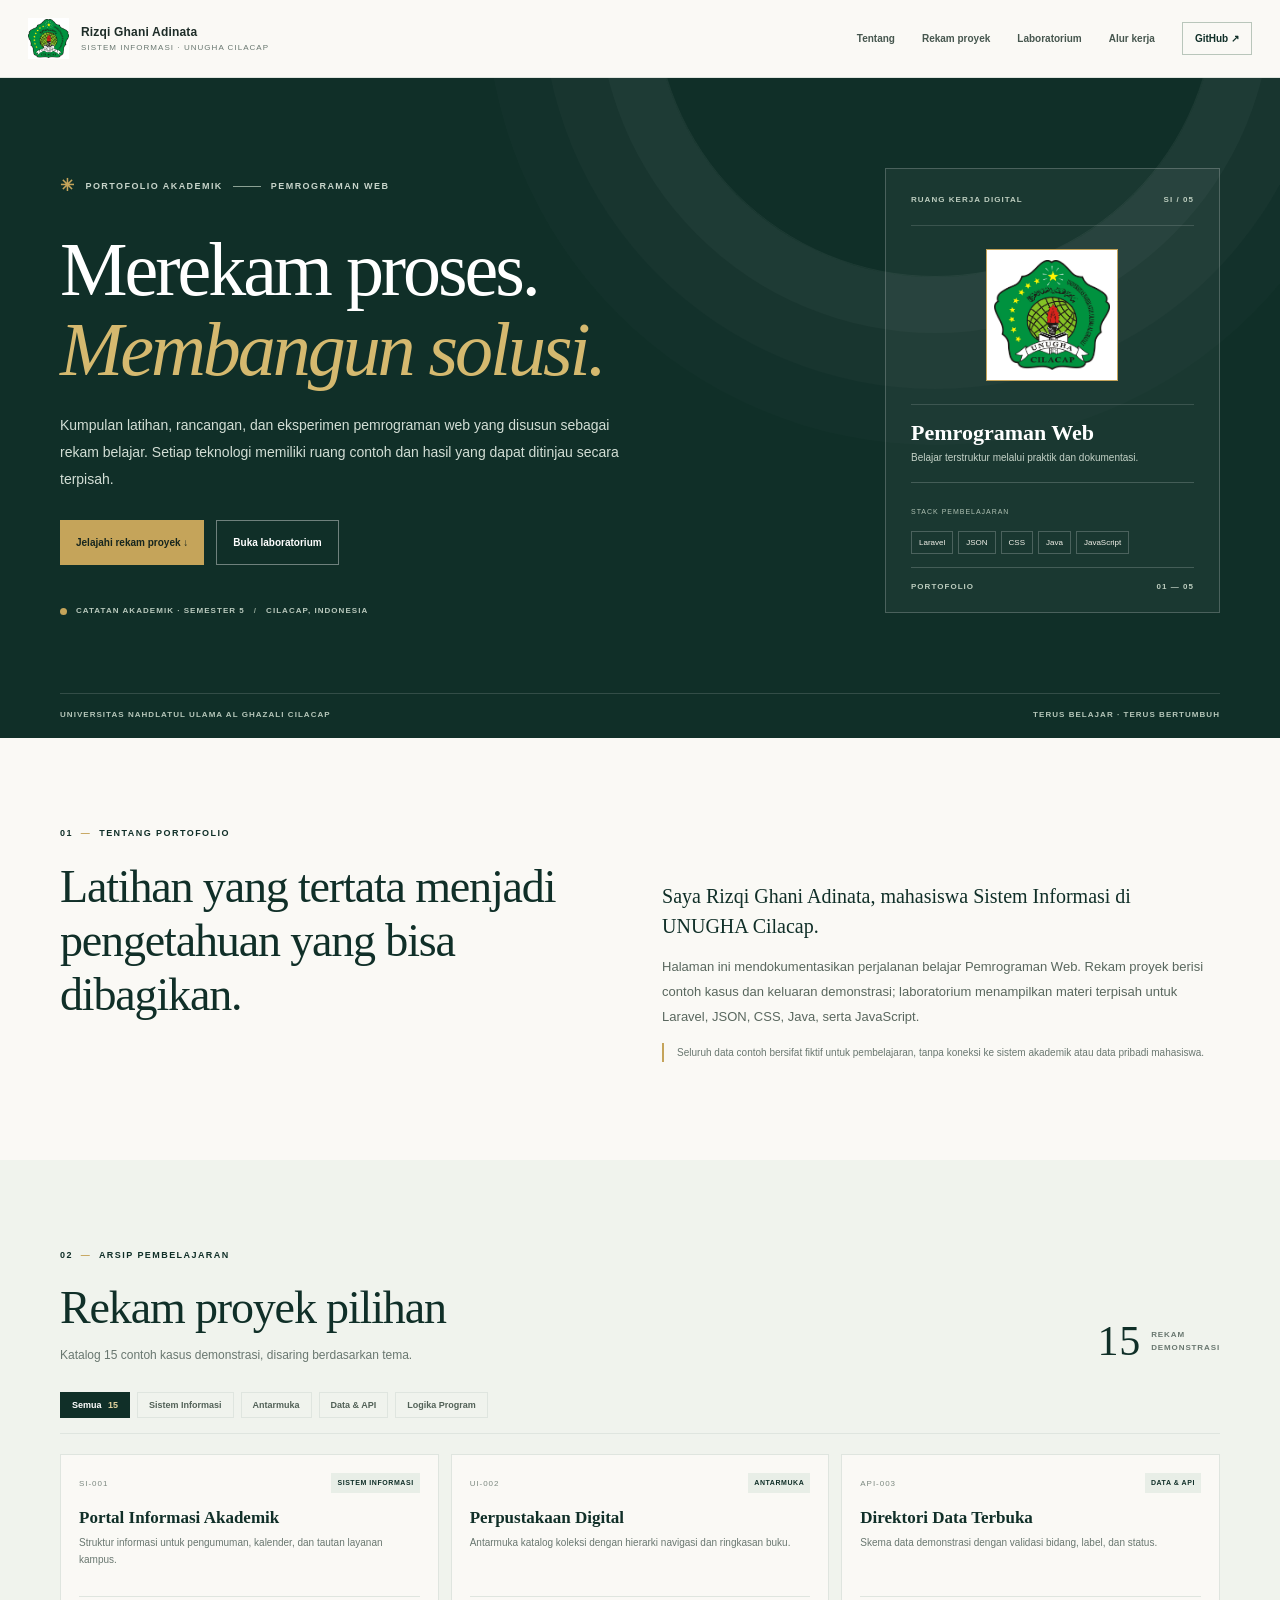
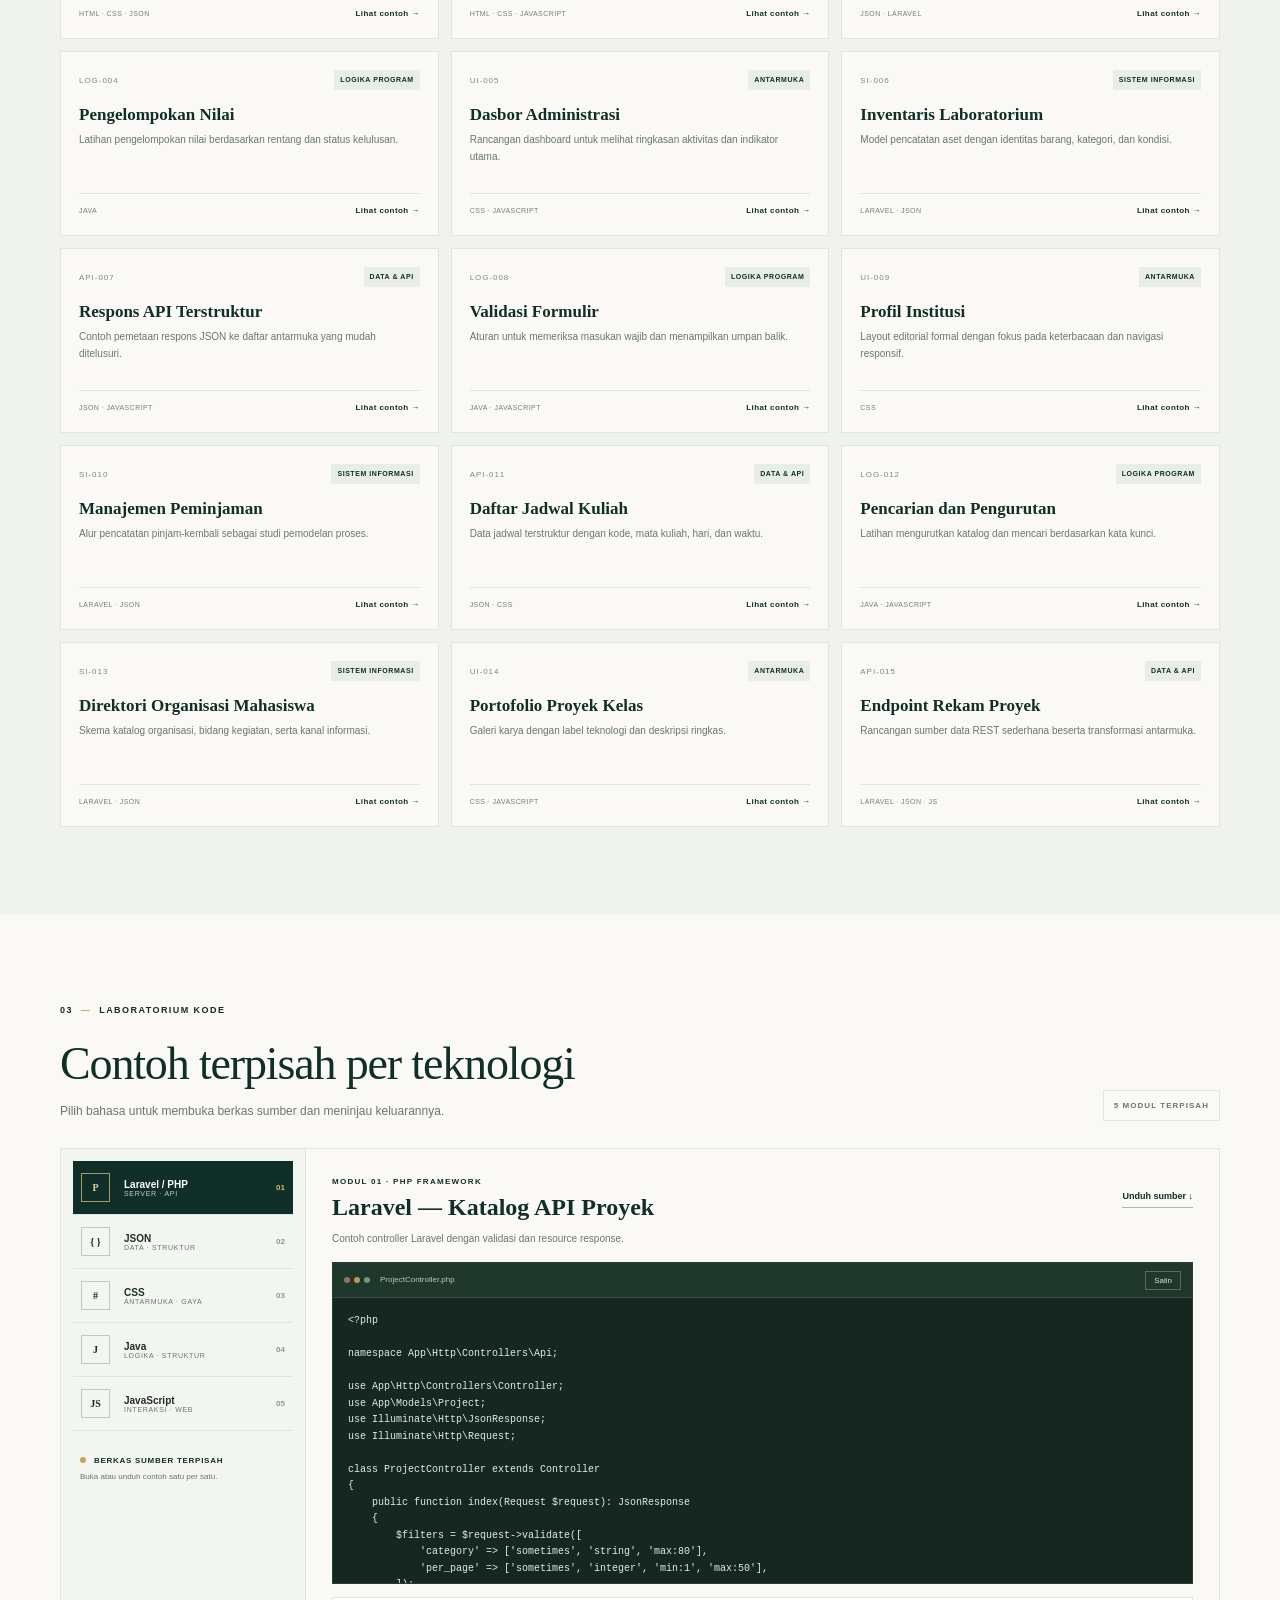
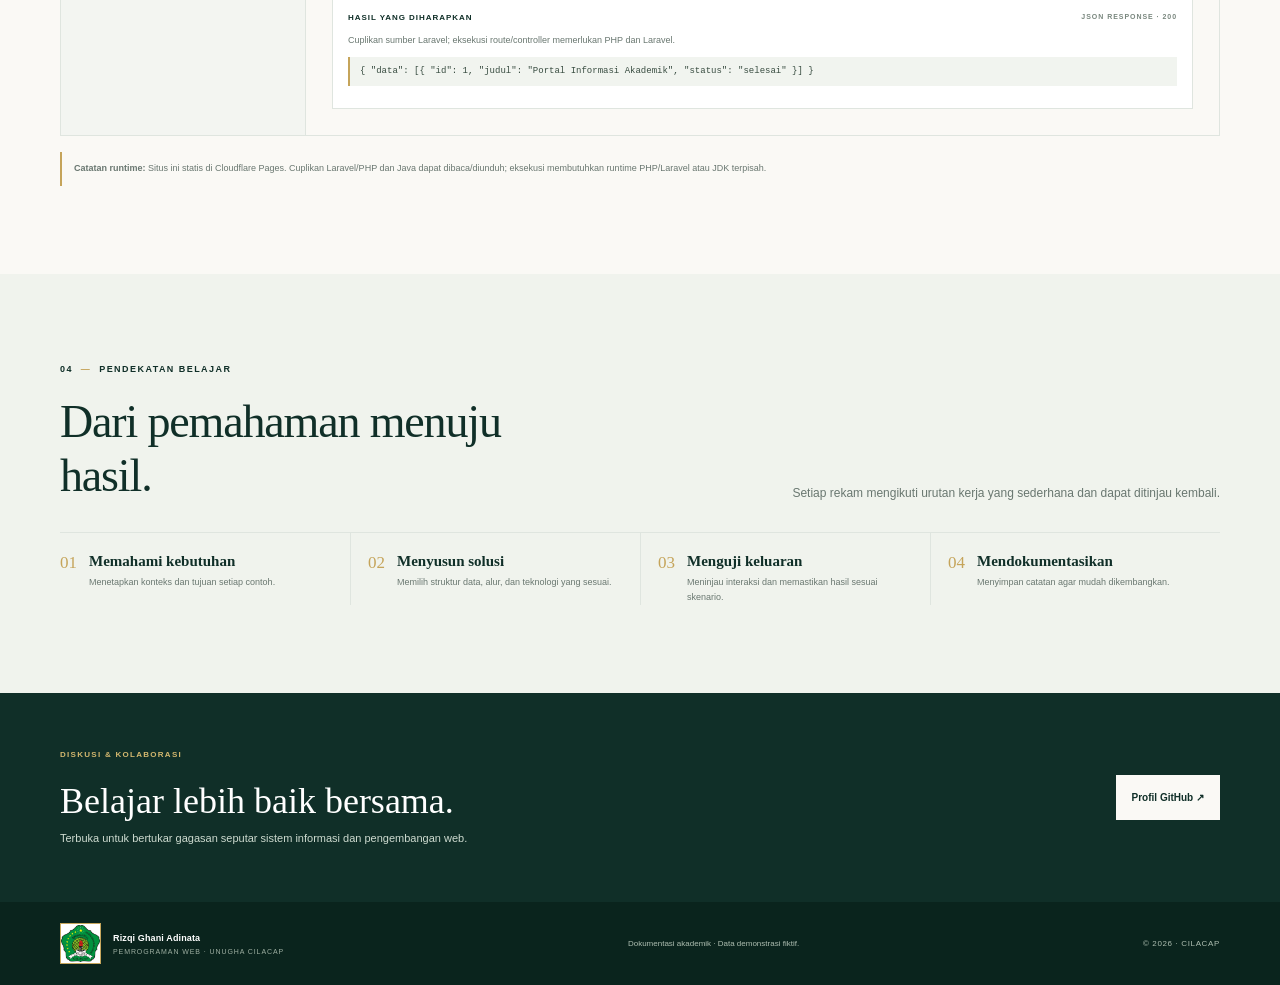
==== commit 08380348: "Add official UNUGHA logo to portfolio" ====
--- a/worker/assets/index.html
+++ b/worker/assets/index.html
@@ -9,10 +9,10 @@
 </head>
 <body>
 <a class="skip-link" href="#main">Lewati ke konten utama</a>
-<header class="topbar"><a class="brand" href="#home" aria-label="Beranda"><span class="brand-mark">RG</span><span class="brand-copy"><strong>Rizqi Ghani Adinata</strong><small>SISTEM INFORMASI · UNUGHA CILACAP</small></span></a><nav class="main-nav" aria-label="Navigasi utama"><a href="#tentang">Tentang</a><a href="#rekam">Rekam proyek</a><a href="#laboratorium">Laboratorium</a><a href="#alur">Alur kerja</a><a class="nav-contact" href="https://github.com/ghani24ep10007-spec" target="_blank" rel="noreferrer">GitHub ↗</a></nav></header>
+<header class="topbar"><a class="brand" href="#home" aria-label="Beranda"><span class="brand-mark"><img src="unugha-logo.jpg" alt="Logo resmi UNUGHA Cilacap"></span><span class="brand-copy"><strong>Rizqi Ghani Adinata</strong><small>SISTEM INFORMASI · UNUGHA CILACAP</small></span></a><nav class="main-nav" aria-label="Navigasi utama"><a href="#tentang">Tentang</a><a href="#rekam">Rekam proyek</a><a href="#laboratorium">Laboratorium</a><a href="#alur">Alur kerja</a><a class="nav-contact" href="https://github.com/ghani24ep10007-spec" target="_blank" rel="noreferrer">GitHub ↗</a></nav></header>
 <main id="main">
 <section class="hero" id="home"><div class="hero-grid wrap"><div class="hero-content"><p class="kicker"><span class="kicker-mark">✳</span> PORTOFOLIO AKADEMIK <i></i> PEMROGRAMAN WEB</p><h1>Merekam proses.<br><em>Membangun solusi.</em></h1><p class="hero-lead">Kumpulan latihan, rancangan, dan eksperimen pemrograman web yang disusun sebagai rekam belajar. Setiap teknologi memiliki ruang contoh dan hasil yang dapat ditinjau secara terpisah.</p><div class="hero-actions"><a class="button button-gold" href="#rekam">Jelajahi rekam proyek ↓</a><a class="button button-outline" href="#laboratorium">Buka laboratorium</a></div><div class="hero-footnote"><span class="status-dot"></span> CATATAN AKADEMIK · SEMESTER 5 <i>/</i> CILACAP, INDONESIA</div></div>
-<aside class="hero-panel" aria-label="Ringkasan teknologi"><div class="panel-head"><span>RUANG KERJA DIGITAL</span><span>SI / 05</span></div><div class="panel-monogram"><span>RG</span><i></i><b></b></div><p class="panel-title">Pemrograman Web</p><p class="panel-subtitle">Belajar terstruktur melalui praktik dan dokumentasi.</p><div class="panel-rule"></div><div class="panel-list"><span>STACK PEMBELAJARAN</span><div><b>Laravel</b><b>JSON</b><b>CSS</b><b>Java</b><b>JavaScript</b></div></div><div class="panel-index"><span>PORTOFOLIO</span><span>01 — 05</span></div></aside></div><div class="hero-bottom wrap"><span>UNIVERSITAS NAHDLATUL ULAMA AL GHAZALI CILACAP</span><span>TERUS BELAJAR · TERUS BERTUMBUH</span></div></section>
+<aside class="hero-panel" aria-label="Ringkasan teknologi"><div class="panel-head"><span>RUANG KERJA DIGITAL</span><span>SI / 05</span></div><div class="panel-monogram"><img src="unugha-logo.jpg" alt="Logo resmi Universitas Nahdlatul Ulama Al Ghazali Cilacap"><i></i><b></b></div><p class="panel-title">Pemrograman Web</p><p class="panel-subtitle">Belajar terstruktur melalui praktik dan dokumentasi.</p><div class="panel-rule"></div><div class="panel-list"><span>STACK PEMBELAJARAN</span><div><b>Laravel</b><b>JSON</b><b>CSS</b><b>Java</b><b>JavaScript</b></div></div><div class="panel-index"><span>PORTOFOLIO</span><span>01 — 05</span></div></aside></div><div class="hero-bottom wrap"><span>UNIVERSITAS NAHDLATUL ULAMA AL GHAZALI CILACAP</span><span>TERUS BELAJAR · TERUS BERTUMBUH</span></div></section>
 <section class="section intro-section" id="tentang"><div class="wrap intro-grid"><div><p class="eyebrow">01 <i>—</i> TENTANG PORTOFOLIO</p><h2>Latihan yang tertata menjadi pengetahuan yang bisa dibagikan.</h2></div><div class="intro-copy"><p class="lead">Saya Rizqi Ghani Adinata, mahasiswa Sistem Informasi di UNUGHA Cilacap.</p><p>Halaman ini mendokumentasikan perjalanan belajar Pemrograman Web. Rekam proyek berisi contoh kasus dan keluaran demonstrasi; laboratorium menampilkan materi terpisah untuk Laravel, JSON, CSS, Java, serta JavaScript.</p><p class="subtle-note">Seluruh data contoh bersifat fiktif untuk pembelajaran, tanpa koneksi ke sistem akademik atau data pribadi mahasiswa.</p></div></div></section>
 <section class="section records-section" id="rekam"><div class="wrap"><div class="section-heading"><div><p class="eyebrow">02 <i>—</i> ARSIP PEMBELAJARAN</p><h2>Rekam proyek pilihan</h2><p class="section-desc">Katalog 15 contoh kasus demonstrasi, disaring berdasarkan tema.</p></div><div class="record-count"><strong id="record-count">15</strong><span>REKAM<br>DEMONSTRASI</span></div></div>
 <div class="filter-bar" role="group" aria-label="Filter rekam proyek"><button class="filter-chip active" type="button" data-filter="Semua" aria-pressed="true">Semua <span>15</span></button><button class="filter-chip" type="button" data-filter="Sistem Informasi" aria-pressed="false">Sistem Informasi</button><button class="filter-chip" type="button" data-filter="Antarmuka" aria-pressed="false">Antarmuka</button><button class="filter-chip" type="button" data-filter="Data & API" aria-pressed="false">Data &amp; API</button><button class="filter-chip" type="button" data-filter="Logika Program" aria-pressed="false">Logika Program</button></div>
@@ -50,5 +50,5 @@
 <section class="section process-section" id="alur"><div class="wrap"><div class="section-heading"><div><p class="eyebrow">04 <i>—</i> PENDEKATAN BELAJAR</p><h2>Dari pemahaman menuju hasil.</h2></div><p class="section-desc">Setiap rekam mengikuti urutan kerja yang sederhana dan dapat ditinjau kembali.</p></div><ol class="process-list"><li><span>01</span><div><h3>Memahami kebutuhan</h3><p>Menetapkan konteks dan tujuan setiap contoh.</p></div></li><li><span>02</span><div><h3>Menyusun solusi</h3><p>Memilih struktur data, alur, dan teknologi yang sesuai.</p></div></li><li><span>03</span><div><h3>Menguji keluaran</h3><p>Meninjau interaksi dan memastikan hasil sesuai skenario.</p></div></li><li><span>04</span><div><h3>Mendokumentasikan</h3><p>Menyimpan catatan agar mudah dikembangkan.</p></div></li></ol></div></section>
 <section class="contact-section"><div class="wrap contact-inner"><div><p class="eyebrow">DISKUSI &amp; KOLABORASI</p><h2>Belajar lebih baik bersama.</h2><p>Terbuka untuk bertukar gagasan seputar sistem informasi dan pengembangan web.</p></div><a class="button button-light" href="https://github.com/ghani24ep10007-spec" target="_blank" rel="noreferrer">Profil GitHub ↗</a></div></section>
 </main>
-<footer class="site-footer"><div class="wrap footer-inner"><a class="footer-brand" href="#home"><span class="brand-mark">RG</span><span><strong>Rizqi Ghani Adinata</strong><small>PEMROGRAMAN WEB · UNUGHA CILACAP</small></span></a><p>Dokumentasi akademik · Data demonstrasi fiktif.</p><span class="copyright">© 2026 · CILACAP</span></div></footer>
+<footer class="site-footer"><div class="wrap footer-inner"><a class="footer-brand" href="#home"><span class="brand-mark"><img src="unugha-logo.jpg" alt="Logo resmi UNUGHA Cilacap"></span><span><strong>Rizqi Ghani Adinata</strong><small>PEMROGRAMAN WEB · UNUGHA CILACAP</small></span></a><p>Dokumentasi akademik · Data demonstrasi fiktif.</p><span class="copyright">© 2026 · CILACAP</span></div></footer>
 </body></html>
--- a/worker/assets/style.css
+++ b/worker/assets/style.css
@@ -1102,3 +1102,7 @@
 }
 
 }
+
+.brand-mark img{width:100%;height:100%;object-fit:contain;background:#fff}
+.panel-monogram img{width:132px;height:132px;object-fit:contain;background:#fff;position:relative;z-index:2;border:1px solid var(--gold);padding:7px}
+@media(max-width:600px){.panel-monogram img{width:100px;height:100px}}
